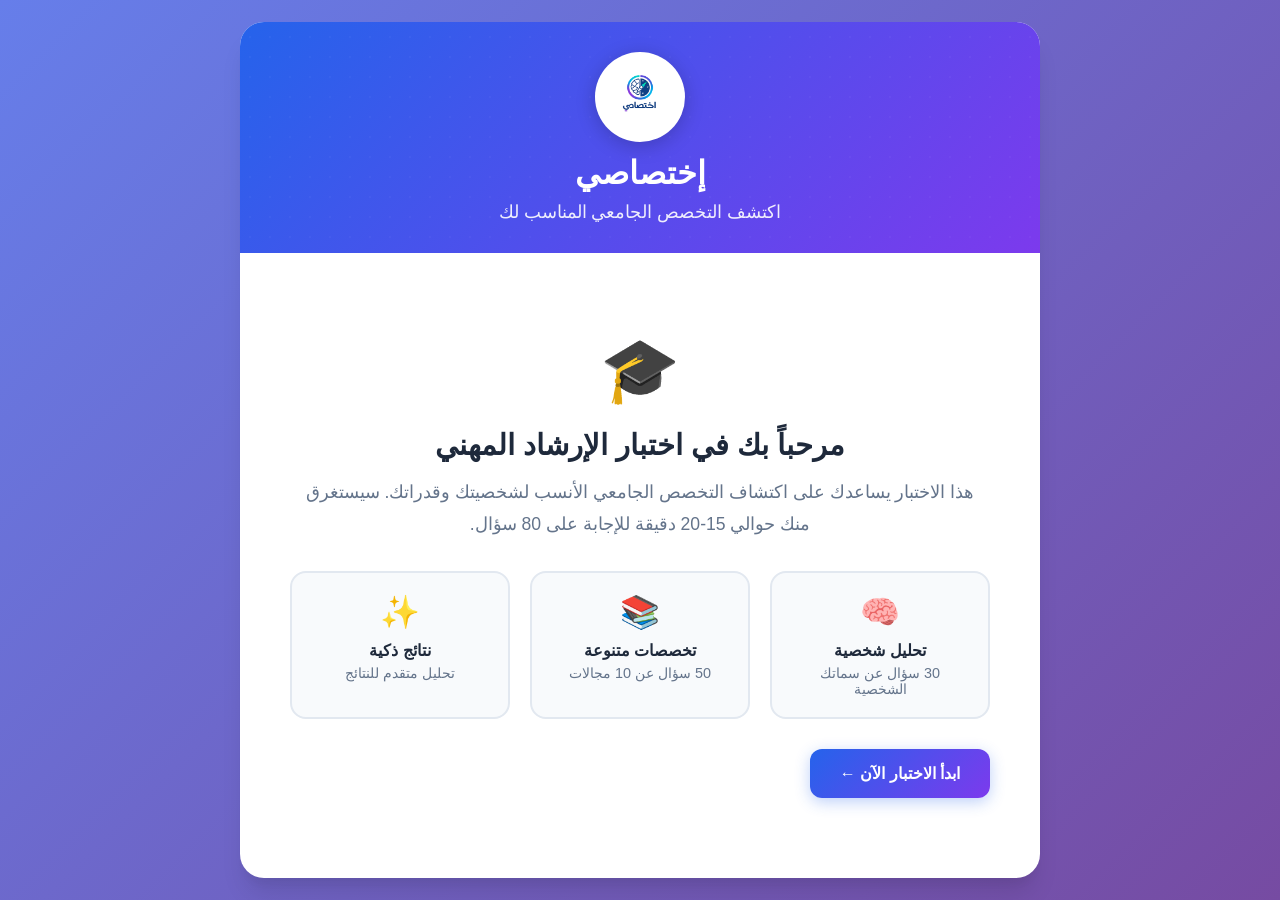
==== index.html @ b01be1df "Add files via upload" ====
<!DOCTYPE html>
<html lang="ar" dir="rtl">

<head>
    <meta charset="UTF-8">
    <meta name="viewport" content="width=device-width, initial-scale=1.0">
    <title>إختصاصي - اكتشف تخصصك الجامعي</title>

    <!-- Favicon -->
    <link rel="icon" type="image/png" href="logo.png">
    <link rel="apple-touch-icon" href="logo.png">

    <!-- Open Graph - تزيين الرابط عند المشاركة -->
    <meta property="og:title" content="إختصاصي - اكتشف تخصصك الجامعي">
    <meta property="og:description"
        content="اختبار ذكي يحلل شخصيتك ويرشدك إلى التخصص الجامعي الأنسب لك. أجب على 80 سؤالاً واكتشف مستقبلك!">
    <meta property="og:image" content="https://specialist.nichesite.org/logo.png">
    <meta property="og:type" content="website">
    <meta property="og:locale" content="ar_AR">

    <!-- Twitter Card -->
    <meta name="twitter:card" content="summary_large_image">
    <meta name="twitter:title" content="إختصاصي - اكتشف تخصصك الجامعي">
    <meta name="twitter:description" content="اختبار ذكي يحلل شخصيتك ويرشدك إلى التخصص الجامعي الأنسب لك">
    <meta name="twitter:image" content="logo.png">

    <link rel="stylesheet" href="style.css?v=2">
</head>

<body>
    <div class="container">
        <!-- Header -->
        <div class="header">
            <img src="logo.png" alt="إختصاصي" class="site-logo">
            <h1>إختصاصي</h1>
            <p>اكتشف التخصص الجامعي المناسب لك</p>
        </div>

        <!-- Progress Bar -->
        <div class="progress-container" id="progressContainer" style="display: none;">
            <div class="progress-info">
                <span id="progressText">السؤال 1 من 80</span>
                <span id="progressPercent">1%</span>
            </div>
            <div class="progress-bar">
                <div class="progress-fill" id="progressFill" style="width: 1%"></div>
            </div>
        </div>

        <!-- Content Area -->
        <div class="content">
            <!-- Error Message -->
            <div class="error-message" id="errorMessage"></div>

            <!-- Welcome Screen -->
            <div class="welcome-screen" id="welcomeScreen">
                <div class="welcome-icon">🎓</div>
                <h2>مرحباً بك في اختبار الإرشاد المهني</h2>
                <p>هذا الاختبار يساعدك على اكتشاف التخصص الجامعي الأنسب لشخصيتك وقدراتك. سيستغرق منك حوالي 15-20 دقيقة
                    للإجابة على 80 سؤال.</p>

                <div class="features">
                    <div class="feature">
                        <div class="feature-icon">🧠</div>
                        <div class="feature-title">تحليل شخصية</div>
                        <div class="feature-desc">30 سؤال عن سماتك الشخصية</div>
                    </div>
                    <div class="feature">
                        <div class="feature-icon">📚</div>
                        <div class="feature-title">تخصصات متنوعة</div>
                        <div class="feature-desc">50 سؤال عن 10 مجالات</div>
                    </div>
                    <div class="feature">
                        <div class="feature-icon">✨</div>
                        <div class="feature-title">نتائج ذكية</div>
                        <div class="feature-desc">تحليل متقدم للنتائج</div>
                    </div>
                </div>

                <button class="btn btn-primary" onclick="showUserForm()" style="margin-top: 20px;">
                    ابدأ الاختبار الآن ←
                </button>
            </div>

            <!-- User Form -->
            <div id="userForm" style="display: none;">
                <h2 style="margin-bottom: 25px; text-align: center;">📝 أدخل بياناتك</h2>

                <div class="form-group">
                    <label for="fullName">الاسم الكامل *</label>
                    <input type="text" id="fullName" placeholder="أدخل اسمك الكامل" required>
                </div>

                <div class="form-group">
                    <label for="phoneOrId">رقم الهاتف أو رقم الهوية *</label>
                    <input type="text" id="phoneOrId" placeholder="مثال: 0501234567 أو رقم الهوية" required>
                </div>

                <div class="form-group">
                    <label for="age">العمر *</label>
                    <input type="number" id="age" placeholder="مثال: 18" min="15" max="100" required>
                </div>

                <div class="btn-container">
                    <button class="btn btn-secondary" onclick="showWelcome()">→ السابق</button>
                    <button class="btn btn-primary" onclick="startQuiz()">بدء الاختبار ←</button>
                </div>
            </div>

            <!-- Quiz Container -->
            <div id="quizContainer" style="display: none;">
                <div id="questionContainer" class="question-container active"></div>

                <div class="btn-container">
                    <button class="btn btn-secondary" id="prevBtn" onclick="previousQuestion()" disabled>→
                        السابق</button>
                    <button class="btn btn-primary" id="nextBtn" onclick="nextQuestion()" disabled>التالي ←</button>
                </div>
            </div>

            <!-- Loading -->
            <div class="loading" id="loading">
                <div class="spinner"></div>
                <p>جاري تحليل النتائج...</p>
            </div>

            <!-- Results -->
            <div class="results-container" id="resultsContainer">
                <div class="results-header">
                    <h2>🎉 نتائج اختبارك المهني</h2>
                </div>

                <div class="user-info-display">
                    <h3 id="resultUserName"></h3>
                    <p id="resultUserInfo"></p>
                </div>

                <h3 style="margin-bottom: 20px; text-align: center;">أفضل 3 تخصصات موصى بها لك:</h3>

                <div class="top-specialties" id="topSpecialties"></div>

                <div class="chart-container">
                    <div class="chart-title">📊 توزيع النقاط حسب المجال</div>
                    <div class="bar-chart" id="barChart"></div>
                </div>

                <!-- Payment Section -->
                <div class="payment-section">
                    <div class="payment-box">
                        <h3>💳 للحصول على التقرير الكامل والنتائج التفصيلية</h3>
                        <p class="payment-description">يرجى التواصل معنا عبر أحد الخيارات التالية</p>

                        <div class="payment-buttons">
                            <a href="https://wa.me/967779175085" target="_blank" class="btn btn-whatsapp">
                                💬 التواصل عبر WhatsApp
                            </a>
                        </div>
                    </div>
                </div>

            </div>
        </div>
    </div>

    <!-- WhatsApp Modal -->
    <div class="modal" id="whatsappModal">
        <div class="modal-content">
            <div class="modal-header">
                <h2>📱 للحصول على النتيجة الكاملة</h2>
            </div>
            <div class="modal-body">
                <p class="modal-message">تم استلام طلبك ✅<br>تواصل معنا عبر WhatsApp لاستلام نتيجتك الكاملة بعد التحقق
                </p>
            </div>
            <div class="modal-footer">
                <a href="" id="whatsappLink" target="_blank" class="btn btn-whatsapp btn-large">
                    💬 تواصل عبر WhatsApp
                </a>
            </div>
        </div>
    </div>

    <script src="questions.js?v=2"></script>
    <script src="script.js?v=2"></script>
</body>

</html>
---- style.css ----
* {
            margin: 0;
            padding: 0;
            box-sizing: border-box;
        }

        :root {
            --primary-color: #2563eb;
            --primary-dark: #1d4ed8;
            --secondary-color: #7c3aed;
            --accent-color: #06b6d4;
            --success-color: #10b981;
            --warning-color: #f59e0b;
            --bg-color: #f8fafc;
            --card-bg: #ffffff;
            --text-primary: #1e293b;
            --text-secondary: #64748b;
            --border-color: #e2e8f0;
            --shadow: 0 4px 6px -1px rgba(0, 0, 0, 0.1), 0 2px 4px -1px rgba(0, 0, 0, 0.06);
            --shadow-lg: 0 20px 25px -5px rgba(0, 0, 0, 0.1), 0 10px 10px -5px rgba(0, 0, 0, 0.04);
        }

        body {
            font-family: 'Segoe UI', 'Tahoma', 'Geneva', 'Verdana', sans-serif;
            background: linear-gradient(135deg, #667eea 0%, #764ba2 100%);
            min-height: 100vh;
            display: flex;
            justify-content: center;
            align-items: center;
            padding: 20px;
            color: var(--text-primary);
        }

        .container {
            width: 100%;
            max-width: 800px;
            background: var(--card-bg);
            border-radius: 24px;
            box-shadow: var(--shadow-lg);
            overflow: hidden;
            position: relative;
            min-height: 600px;
        }

        /* Header Styles */
        .header {
            background: linear-gradient(135deg, var(--primary-color) 0%, var(--secondary-color) 100%);
            color: white;
            padding: 30px;
            text-align: center;
            position: relative;
            overflow: hidden;
        }

        .header::before {
            content: '';
            position: absolute;
            top: -50%;
            left: -50%;
            width: 200%;
            height: 200%;
            background: radial-gradient(circle, rgba(255, 255, 255, 0.1) 1px, transparent 1px);
            background-size: 20px 20px;
            opacity: 0.3;
        }

        .header h1 {
            font-size: 2rem;
            margin-bottom: 10px;
            position: relative;
            z-index: 1;
        }

        .header p {
            opacity: 0.9;
            font-size: 1.1rem;
            position: relative;
            z-index: 1;
        }

        /* Logo in Header */
        .site-logo {
            width: 90px;
            height: 90px;
            object-fit: contain;
            border-radius: 50%;
            background: white;
            padding: 8px;
            box-shadow: 0 4px 20px rgba(0, 0, 0, 0.2);
            margin-bottom: 12px;
            display: block;
            margin-left: auto;
            margin-right: auto;
            position: relative;
            z-index: 1;
            animation: logoBounce 0.6s ease;
        }

        @keyframes logoBounce {
            0% {
                transform: scale(0.5);
                opacity: 0;
            }

            70% {
                transform: scale(1.1);
            }

            100% {
                transform: scale(1);
                opacity: 1;
            }
        }

        /* Progress Bar */
        .progress-container {
            background: var(--bg-color);
            padding: 20px 30px;
            border-bottom: 1px solid var(--border-color);
        }

        .progress-info {
            display: flex;
            justify-content: space-between;
            margin-bottom: 10px;
            font-size: 0.9rem;
            color: var(--text-secondary);
        }

        .progress-bar {
            width: 100%;
            height: 8px;
            background: var(--border-color);
            border-radius: 10px;
            overflow: hidden;
            position: relative;
        }

        .progress-fill {
            height: 100%;
            background: linear-gradient(90deg, var(--primary-color), var(--accent-color));
            border-radius: 10px;
            transition: width 0.5s ease;
            position: relative;
        }

        .progress-fill::after {
            content: '';
            position: absolute;
            top: 0;
            left: 0;
            right: 0;
            bottom: 0;
            background: linear-gradient(90deg, transparent, rgba(255, 255, 255, 0.3), transparent);
            animation: shimmer 2s infinite;
        }

        @keyframes shimmer {
            0% {
                transform: translateX(-100%);
            }

            100% {
                transform: translateX(100%);
            }
        }

        /* Content Area */
        .content {
            padding: 40px 30px;
            min-height: 400px;
        }

        /* Form Styles */
        .form-group {
            margin-bottom: 25px;
        }

        .form-group label {
            display: block;
            margin-bottom: 8px;
            font-weight: 600;
            color: var(--text-primary);
            font-size: 1rem;
        }

        .form-group input {
            width: 100%;
            padding: 15px;
            border: 2px solid var(--border-color);
            border-radius: 12px;
            font-size: 1rem;
            transition: all 0.3s ease;
            font-family: inherit;
        }

        .form-group input:focus {
            outline: none;
            border-color: var(--primary-color);
            box-shadow: 0 0 0 3px rgba(37, 99, 235, 0.1);
        }

        .form-group input::placeholder {
            color: var(--text-secondary);
        }

        /* Question Styles */
        .question-container {
            display: none;
            animation: fadeIn 0.5s ease;
        }

        .question-container.active {
            display: block;
        }

        @keyframes fadeIn {
            from {
                opacity: 0;
                transform: translateY(20px);
            }

            to {
                opacity: 1;
                transform: translateY(0);
            }
        }

        .question-number {
            display: inline-block;
            background: linear-gradient(135deg, var(--primary-color), var(--secondary-color));
            color: white;
            padding: 5px 15px;
            border-radius: 20px;
            font-size: 0.9rem;
            margin-bottom: 20px;
            font-weight: 600;
        }

        .question-text {
            font-size: 1.3rem;
            font-weight: 700;
            color: var(--text-primary);
            margin-bottom: 30px;
            line-height: 1.6;
        }

        .options {
            display: flex;
            flex-direction: column;
            gap: 15px;
        }

        .option {
            background: var(--bg-color);
            border: 2px solid var(--border-color);
            border-radius: 16px;
            padding: 20px;
            cursor: pointer;
            transition: all 0.3s ease;
            display: flex;
            align-items: center;
            gap: 15px;
            position: relative;
            overflow: hidden;
        }

        .option::before {
            content: '';
            position: absolute;
            right: 0;
            top: 0;
            bottom: 0;
            width: 4px;
            background: var(--primary-color);
            transform: scaleY(0);
            transition: transform 0.3s ease;
        }

        .option:hover {
            border-color: var(--primary-color);
            transform: translateX(-5px);
            box-shadow: var(--shadow);
        }

        .option.selected {
            background: linear-gradient(135deg, #eff6ff 0%, #eef2ff 100%);
            border-color: var(--primary-color);
            color: var(--primary-color);
        }

        .option.selected::before {
            transform: scaleY(1);
        }

        .option-letter {
            width: 40px;
            height: 40px;
            background: white;
            border: 2px solid var(--border-color);
            border-radius: 50%;
            display: flex;
            align-items: center;
            justify-content: center;
            font-weight: 700;
            color: var(--text-secondary);
            transition: all 0.3s ease;
            flex-shrink: 0;
        }

        .option.selected .option-letter {
            background: var(--primary-color);
            border-color: var(--primary-color);
            color: white;
        }

        .option-text {
            font-size: 1.1rem;
            font-weight: 500;
        }

        /* Buttons */
        .btn-container {
            display: flex;
            gap: 15px;
            margin-top: 30px;
            justify-content: space-between;
        }

        .btn {
            padding: 15px 30px;
            border: none;
            border-radius: 12px;
            font-size: 1rem;
            font-weight: 600;
            cursor: pointer;
            transition: all 0.3s ease;
            font-family: inherit;
            display: flex;
            align-items: center;
            gap: 8px;
        }

        .btn-primary {
            background: linear-gradient(135deg, var(--primary-color) 0%, var(--secondary-color) 100%);
            color: white;
            box-shadow: 0 4px 15px rgba(37, 99, 235, 0.3);
        }

        .btn-primary:hover {
            transform: translateY(-2px);
            box-shadow: 0 6px 20px rgba(37, 99, 235, 0.4);
        }

        .btn-primary:disabled {
            opacity: 0.6;
            cursor: not-allowed;
            transform: none;
        }

        .btn-secondary {
            background: var(--bg-color);
            color: var(--text-primary);
            border: 2px solid var(--border-color);
        }

        .btn-secondary:hover {
            background: var(--border-color);
        }

        .btn-secondary:disabled {
            opacity: 0.5;
            cursor: not-allowed;
        }

        /* Results Page */
        .results-container {
            display: none;
            animation: fadeIn 0.5s ease;
        }

        .results-header {
            text-align: center;
            margin-bottom: 30px;
        }

        .results-header h2 {
            font-size: 1.8rem;
            color: var(--text-primary);
            margin-bottom: 10px;
        }

        .user-info-display {
            background: linear-gradient(135deg, #f0fdf4 0%, #ecfdf5 100%);
            border: 2px solid var(--success-color);
            border-radius: 16px;
            padding: 20px;
            margin-bottom: 30px;
            text-align: center;
        }

        .user-info-display h3 {
            color: var(--success-color);
            margin-bottom: 10px;
        }

        .top-specialties {
            display: grid;
            gap: 20px;
            margin-bottom: 30px;
        }

        .specialty-card {
            background: white;
            border-radius: 20px;
            padding: 25px;
            box-shadow: var(--shadow);
            border: 2px solid transparent;
            transition: all 0.3s ease;
            position: relative;
            overflow: hidden;
        }

        .specialty-card:hover {
            transform: translateY(-5px);
            box-shadow: var(--shadow-lg);
        }

        .specialty-card.rank-1 {
            border-color: #ffd700;
            background: linear-gradient(135deg, #fffbeb 0%, #ffffff 100%);
        }

        .specialty-card.rank-1::before {
            content: '🥇';
            position: absolute;
            top: 15px;
            left: 15px;
            font-size: 2rem;
        }

        .specialty-card.rank-2 {
            border-color: #c0c0c0;
            background: linear-gradient(135deg, #f8fafc 0%, #ffffff 100%);
        }

        .specialty-card.rank-2::before {
            content: '🥈';
            position: absolute;
            top: 15px;
            left: 15px;
            font-size: 2rem;
        }

        .specialty-card.rank-3 {
            border-color: #cd7f32;
            background: linear-gradient(135deg, #fff7ed 0%, #ffffff 100%);
        }

        .specialty-card.rank-3::before {
            content: '🥉';
            position: absolute;
            top: 15px;
            left: 15px;
            font-size: 2rem;
        }

        .specialty-title {
            font-size: 1.4rem;
            font-weight: 700;
            color: var(--text-primary);
            margin-bottom: 10px;
            margin-right: 40px;
        }

        .specialty-score {
            display: inline-block;
            background: var(--primary-color);
            color: white;
            padding: 5px 15px;
            border-radius: 20px;
            font-size: 0.9rem;
            font-weight: 600;
            margin-bottom: 15px;
        }

        .specialty-description {
            color: var(--text-secondary);
            line-height: 1.8;
            font-size: 1rem;
        }

        .chart-container {
            background: var(--bg-color);
            border-radius: 16px;
            padding: 25px;
            margin-top: 30px;
        }

        .chart-title {
            text-align: center;
            font-weight: 700;
            margin-bottom: 20px;
            color: var(--text-primary);
        }

        .bar-chart {
            display: flex;
            flex-direction: column;
            gap: 15px;
        }

        .chart-item {
            display: flex;
            align-items: center;
            gap: 15px;
        }

        .chart-label {
            min-width: 120px;
            font-weight: 600;
            font-size: 0.9rem;
        }

        .chart-bar-container {
            flex: 1;
            height: 30px;
            background: var(--border-color);
            border-radius: 15px;
            overflow: hidden;
            position: relative;
        }

        .chart-bar {
            height: 100%;
            border-radius: 15px;
            transition: width 1s ease;
            display: flex;
            align-items: center;
            justify-content: flex-end;
            padding-right: 10px;
            color: white;
            font-weight: 600;
            font-size: 0.9rem;
        }

        .restart-btn {
            width: 100%;
            margin-top: 30px;
            justify-content: center;
        }

        /* Welcome Screen */
        .welcome-screen {
            text-align: center;
            padding: 40px 20px;
        }

        .welcome-icon {
            font-size: 4rem;
            margin-bottom: 20px;
        }

        .welcome-screen h2 {
            font-size: 1.8rem;
            color: var(--text-primary);
            margin-bottom: 15px;
        }

        .welcome-screen p {
            color: var(--text-secondary);
            font-size: 1.1rem;
            line-height: 1.8;
            margin-bottom: 30px;
        }

        .features {
            display: grid;
            grid-template-columns: repeat(auto-fit, minmax(200px, 1fr));
            gap: 20px;
            margin: 30px 0;
        }

        .feature {
            background: var(--bg-color);
            padding: 20px;
            border-radius: 16px;
            border: 2px solid var(--border-color);
        }

        .feature-icon {
            font-size: 2rem;
            margin-bottom: 10px;
        }

        .feature-title {
            font-weight: 700;
            margin-bottom: 5px;
        }

        .feature-desc {
            font-size: 0.9rem;
            color: var(--text-secondary);
        }

        /* Responsive */
        @media (max-width: 600px) {
            .container {
                border-radius: 0;
                min-height: 100vh;
            }

            body {
                padding: 0;
            }

            .header h1 {
                font-size: 1.5rem;
            }

            .content {
                padding: 20px;
            }

            .question-text {
                font-size: 1.1rem;
            }

            .option {
                padding: 15px;
            }

            .btn-container {
                flex-direction: column;
            }

            .btn {
                width: 100%;
                justify-content: center;
            }

            .chart-label {
                min-width: 80px;
                font-size: 0.8rem;
            }
        }

        /* Error Message */
        .error-message {
            background: #fee2e2;
            color: #dc2626;
            padding: 12px;
            border-radius: 8px;
            margin-bottom: 20px;
            display: none;
            border-right: 4px solid #dc2626;
        }

        .error-message.show {
            display: block;
            animation: shake 0.5s ease;
        }

        @keyframes shake {

            0%,
            100% {
                transform: translateX(0);
            }

            25% {
                transform: translateX(-10px);
            }

            75% {
                transform: translateX(10px);
            }
        }

        /* Loading Animation */
        .loading {
            display: none;
            text-align: center;
            padding: 40px;
        }

        .loading.show {
            display: block;
        }

        .spinner {
            width: 50px;
            height: 50px;
            border: 4px solid var(--border-color);
            border-top-color: var(--primary-color);
            border-radius: 50%;
            animation: spin 1s linear infinite;
            margin: 0 auto 20px;
        }

        @keyframes spin {
            to {
                transform: rotate(360deg);
            }
        }

        /* Payment Section */
        .payment-section {
            margin-top: 40px;
            border-top: 2px solid var(--border-color);
            padding-top: 30px;
        }

        .payment-box {
            background: linear-gradient(135deg, #f0fdf4 0%, #ecfdf5 100%);
            border: 2px solid var(--success-color);
            border-radius: 16px;
            padding: 30px;
            text-align: center;
        }

        .payment-box h3 {
            color: var(--text-primary);
            font-size: 1.3rem;
            margin-bottom: 10px;
        }

        .payment-description {
            color: var(--text-secondary);
            font-size: 1rem;
            margin-bottom: 25px;
        }

        .payment-buttons {
            display: flex;
            flex-direction: column;
            gap: 15px;
        }

        .btn-telegram {
            background: linear-gradient(135deg, #0088cc 0%, #0077b5 100%);
            color: white;
            text-decoration: none;
            padding: 15px 30px;
            border-radius: 12px;
            font-weight: 600;
            font-size: 1rem;
            display: flex;
            align-items: center;
            justify-content: center;
            gap: 10px;
            transition: all 0.3s ease;
            box-shadow: 0 4px 15px rgba(0, 136, 204, 0.3);
        }

        .btn-telegram:hover {
            transform: translateY(-2px);
            box-shadow: 0 6px 20px rgba(0, 136, 204, 0.4);
        }

        .btn-whatsapp {
            background: linear-gradient(135deg, #25d366 0%, #1fb954 100%);
            color: white;
            text-decoration: none;
            padding: 15px 30px;
            border-radius: 12px;
            font-weight: 600;
            font-size: 1rem;
            display: flex;
            align-items: center;
            justify-content: center;
            gap: 10px;
            transition: all 0.3s ease;
            box-shadow: 0 4px 15px rgba(37, 211, 102, 0.3);
        }

        .btn-whatsapp:hover {
            transform: translateY(-2px);
            box-shadow: 0 6px 20px rgba(37, 211, 102, 0.4);
        }

        /* Modal Styles */
        .modal {
            display: none;
            position: fixed;
            z-index: 1000;
            left: 0;
            top: 0;
            width: 100%;
            height: 100%;
            background-color: rgba(0, 0, 0, 0.5);
            animation: fadeIn 0.3s ease;
        }

        .modal.show {
            display: flex;
            align-items: center;
            justify-content: center;
        }

        .modal-content {
            background-color: white;
            border-radius: 16px;
            box-shadow: 0 10px 40px rgba(0, 0, 0, 0.2);
            max-width: 500px;
            width: 90%;
            overflow: hidden;
            animation: slideUp 0.3s ease;
        }

        .modal-header {
            background: linear-gradient(135deg, #25d366 0%, #1fb954 100%);
            color: white;
            padding: 25px;
            text-align: center;
        }

        .modal-header h2 {
            margin: 0;
            font-size: 1.5rem;
            font-weight: 600;
        }

        .modal-body {
            padding: 30px;
            text-align: center;
        }

        .modal-message {
            font-size: 1.1rem;
            color: var(--text-primary);
            margin-bottom: 20px;
            font-weight: 500;
        }

        /* Result Page Specifics */
        .full-result {
            animation: fadeIn 0.5s ease;
        }

        .section-title {
            color: var(--primary-colored-text, #1e293b);
        }

        .unpaid-message {
            text-align: center;
            padding: 40px 20px;
            background: #fff0f2;
            border: 2px solid #ffccd5;
            border-radius: 16px;
            margin: 20px auto;
            max-width: 500px;
            animation: fadeIn 0.5s ease;
        }

        .unpaid-icon {
            font-size: 4rem;
            margin-bottom: 20px;
        }

        .unpaid-message h2 {
            color: #e63946;
            margin-bottom: 15px;
        }

        .unpaid-message p {
            color: var(--text-secondary);
            font-size: 1.1rem;
            line-height: 1.6;
            margin-bottom: 25px;
        }

        .contact-buttons {
            display: flex;
            justify-content: center;
            gap: 15px;
        }

        .order-info {
            background-color: #f0fdf4;
            border: 2px solid #25d366;
            border-radius: 10px;
            padding: 15px;
            margin-bottom: 20px;
        }

        .order-info p {
            margin: 0;
            font-size: 1rem;
            color: var(--text-primary);
        }

        .order-info strong {
            color: #1fb954;
        }

        .order-info span {
            background-color: white;
            padding: 2px 8px;
            border-radius: 6px;
            font-family: monospace;
            font-weight: 600;
            color: #1fb954;
        }

        .modal-footer {
            padding: 25px;
            background-color: #f9fafb;
            border-top: 1px solid #e5e7eb;
        }

        .btn-large {
            width: 100%;
            padding: 15px 30px;
            font-size: 1.1rem;
        }

        @keyframes fadeIn {
            from {
                opacity: 0;
            }

            to {
                opacity: 1;
            }
        }

        @keyframes slideUp {
            from {
                transform: translateY(30px);
                opacity: 0;
            }

            to {
                transform: translateY(0);
                opacity: 1;
            }
        }

        @media (max-width: 600px) {
            .payment-box {
                padding: 20px;
            }

            .payment-box h3 {
                font-size: 1.1rem;
            }

            .btn-telegram,
            .btn-whatsapp {
                padding: 12px 20px;
                font-size: 0.95rem;
            }

            .modal-content {
                width: 95%;
            }

            .modal-header h2 {
                font-size: 1.2rem;
            }

            .modal-body {
                padding: 20px;
            }

            .btn-large {
                padding: 12px 20px;
                font-size: 1rem;
            }
        }
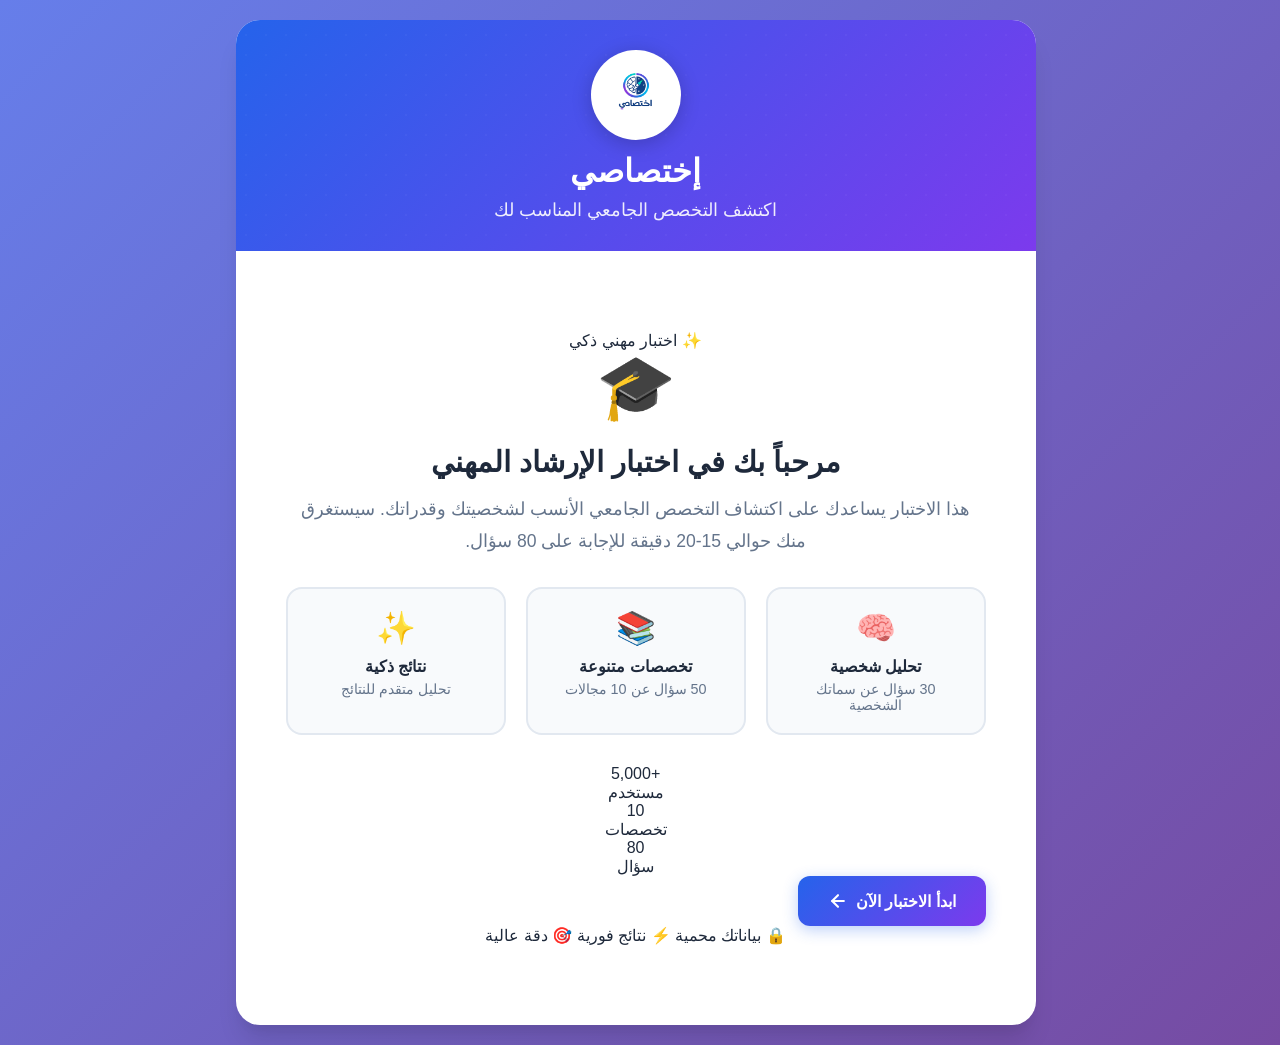
==== commit dec45779: "001" ====
--- a/index.html
+++ b/index.html
@@ -10,10 +10,15 @@
     <link rel="icon" type="image/png" href="logo.png">
     <link rel="apple-touch-icon" href="logo.png">
 
-    <!-- Open Graph - تزيين الرابط عند المشاركة -->
+    <!-- Google Fonts -->
+    <link rel="preconnect" href="https://fonts.googleapis.com">
+    <link rel="preconnect" href="https://fonts.gstatic.com" crossorigin>
+    <link href="https://fonts.googleapis.com/css2?family=Tajawal:wght@400;500;700;800;900&display=swap" rel="stylesheet">
+
+    <!-- Open Graph -->
     <meta property="og:title" content="إختصاصي - اكتشف تخصصك الجامعي">
     <meta property="og:description"
-        content="اختبار ذكي يحلل شخصيتك ويرشدك إلى التخصص الجامعي الأنسب لك. أجب على 80 سؤالاً واكتشف مستقبلك!">
+        content="اختبار ذكي يحلل شخصيتك ويرشدك إلى التخصص الجامعي الأنسب لك. أجب على 80 سؤالاً واكتشف مسارك المناسب!">
     <meta property="og:image" content="https://specialist.nichesite.org/logo.png">
     <meta property="og:type" content="website">
     <meta property="og:locale" content="ar_AR">
@@ -24,16 +29,20 @@
     <meta name="twitter:description" content="اختبار ذكي يحلل شخصيتك ويرشدك إلى التخصص الجامعي الأنسب لك">
     <meta name="twitter:image" content="logo.png">
 
-    <link rel="stylesheet" href="style.css?v=2">
+    <link rel="stylesheet" href="style.css?v=4">
 </head>
 
 <body>
+    <!-- Animated Background Particles -->
+    <div class="particles" id="particles"></div>
+
     <div class="container">
         <!-- Header -->
         <div class="header">
+            <div class="header-glow"></div>
             <img src="logo.png" alt="إختصاصي" class="site-logo">
             <h1>إختصاصي</h1>
-            <p>اكتشف التخصص الجامعي المناسب لك</p>
+            <p class="header-subtitle">اكتشف التخصص الجامعي المناسب لك</p>
         </div>
 
         <!-- Progress Bar -->
@@ -54,37 +63,79 @@
 
             <!-- Welcome Screen -->
             <div class="welcome-screen" id="welcomeScreen">
+                <div class="welcome-badge">✨ اختبار مهني ذكي</div>
                 <div class="welcome-icon">🎓</div>
                 <h2>مرحباً بك في اختبار الإرشاد المهني</h2>
-                <p>هذا الاختبار يساعدك على اكتشاف التخصص الجامعي الأنسب لشخصيتك وقدراتك. سيستغرق منك حوالي 15-20 دقيقة
-                    للإجابة على 80 سؤال.</p>
+                <p class="welcome-desc">
+                    هذا الاختبار يساعدك على اكتشاف التخصص الجامعي الأنسب لشخصيتك وقدراتك.
+                    سيستغرق منك حوالي 15-20 دقيقة للإجابة على 80 سؤال.
+                </p>
 
                 <div class="features">
                     <div class="feature">
-                        <div class="feature-icon">🧠</div>
+                        <div class="feature-icon-wrapper">
+                            <div class="feature-icon">🧠</div>
+                        </div>
                         <div class="feature-title">تحليل شخصية</div>
                         <div class="feature-desc">30 سؤال عن سماتك الشخصية</div>
                     </div>
                     <div class="feature">
-                        <div class="feature-icon">📚</div>
+                        <div class="feature-icon-wrapper">
+                            <div class="feature-icon">📚</div>
+                        </div>
                         <div class="feature-title">تخصصات متنوعة</div>
                         <div class="feature-desc">50 سؤال عن 10 مجالات</div>
                     </div>
                     <div class="feature">
-                        <div class="feature-icon">✨</div>
+                        <div class="feature-icon-wrapper">
+                            <div class="feature-icon">✨</div>
+                        </div>
                         <div class="feature-title">نتائج ذكية</div>
                         <div class="feature-desc">تحليل متقدم للنتائج</div>
                     </div>
                 </div>
 
-                <button class="btn btn-primary" onclick="showUserForm()" style="margin-top: 20px;">
-                    ابدأ الاختبار الآن ←
+                <!-- Stats Section -->
+                <div class="stats-section">
+                    <div class="stat-item">
+                        <div class="stat-number" data-target="5000">+5,000</div>
+                        <div class="stat-label">مستخدم</div>
+                    </div>
+                    <div class="stat-divider"></div>
+                    <div class="stat-item">
+                        <div class="stat-number">10</div>
+                        <div class="stat-label">تخصصات</div>
+                    </div>
+                    <div class="stat-divider"></div>
+                    <div class="stat-item">
+                        <div class="stat-number">80</div>
+                        <div class="stat-label">سؤال</div>
+                    </div>
+                </div>
+
+                <button class="btn btn-primary btn-start" onclick="showUserForm()">
+                    <span>ابدأ الاختبار الآن</span>
+                    <svg width="20" height="20" viewBox="0 0 24 24" fill="none" stroke="currentColor" stroke-width="2.5"
+                        stroke-linecap="round" stroke-linejoin="round">
+                        <line x1="19" y1="12" x2="5" y2="12"></line>
+                        <polyline points="12 5 5 12 12 19"></polyline>
+                    </svg>
                 </button>
+
+                <div class="trust-badges">
+                    <span>🔒 بياناتك محمية</span>
+                    <span>⚡ نتائج فورية</span>
+                    <span>🎯 دقة عالية</span>
+                </div>
             </div>
 
             <!-- User Form -->
             <div id="userForm" style="display: none;">
-                <h2 style="margin-bottom: 25px; text-align: center;">📝 أدخل بياناتك</h2>
+                <div class="form-header">
+                    <div class="form-icon">📝</div>
+                    <h2>أدخل بياناتك</h2>
+                    <p class="form-subtitle">نحتاج بعض المعلومات الأساسية قبل بدء الاختبار</p>
+                </div>
 
                 <div class="form-group">
                     <label for="fullName">الاسم الكامل *</label>
@@ -112,22 +163,29 @@
                 <div id="questionContainer" class="question-container active"></div>
 
                 <div class="btn-container">
-                    <button class="btn btn-secondary" id="prevBtn" onclick="previousQuestion()" disabled>→
-                        السابق</button>
+                    <button class="btn btn-secondary" id="prevBtn" onclick="previousQuestion()" disabled>→ السابق</button>
                     <button class="btn btn-primary" id="nextBtn" onclick="nextQuestion()" disabled>التالي ←</button>
                 </div>
             </div>
 
             <!-- Loading -->
-            <div class="loading" id="loading">
-                <div class="spinner"></div>
-                <p>جاري تحليل النتائج...</p>
+            <div class="loading" id="loading" style="display: none;">
+                <div class="loading-content">
+                    <div class="spinner"></div>
+                    <p id="loadingText">🤖 يقوم الذكاء الاصطناعي بتحليل إجاباتك...</p>
+                    <p id="loadingStep" style="margin-top: 10px; font-size: 14px; opacity: 0.85;">
+                        تحليل نمط الشخصية...
+                    </p>
+                    <div class="loading-bar">
+                        <div class="loading-bar-fill"></div>
+                    </div>
+                </div>
             </div>
 
             <!-- Results -->
-            <div class="results-container" id="resultsContainer">
+            <div class="results-container" id="resultsContainer" style="display: none;">
                 <div class="results-header">
-                    <h2>🎉 نتائج اختبارك المهني</h2>
+                    <h2>🎯 ملخص نتيجتك</h2>
                 </div>
 
                 <div class="user-info-display">
@@ -135,7 +193,17 @@
                     <p id="resultUserInfo"></p>
                 </div>
 
-                <h3 style="margin-bottom: 20px; text-align: center;">أفضل 3 تخصصات موصى بها لك:</h3>
+                <div class="result-summary-box">
+                    <p style="margin: 0; font-weight: 700; font-size: 18px;">
+                        تم تحليل 80 إجابة بنجاح
+                    </p>
+                    <p style="margin: 10px 0 0; line-height: 1.9;">
+                        بناءً على إجاباتك، ظهر نمط واضح يشير إلى مجموعة من التخصصات المناسبة لك،
+                        لكن هناك تفاصيل مهمة تحتاج تقريرًا كاملًا لعرضها.
+                    </p>
+                </div>
+
+                <h3 style="margin-bottom: 18px; text-align: center;">أفضل 3 تخصصات موصى بها لك:</h3>
 
                 <div class="top-specialties" id="topSpecialties"></div>
 
@@ -144,11 +212,31 @@
                     <div class="bar-chart" id="barChart"></div>
                 </div>
 
+                <div class="result-warning-box">
+                    <p style="margin: 0; font-weight: 700;">
+                        ⚠️ يوجد تخصص قد تفكر فيه… لكنه قد لا يكون الأنسب لك.
+                    </p>
+                    <p style="margin: 10px 0 0; line-height: 1.8;">
+                        التقرير الكامل يوضح لك لماذا، وما المسار الأفضل لك، وكيف تتجنب اختيارًا خاطئًا يضيّع وقتك.
+                    </p>
+                </div>
+
                 <!-- Payment Section -->
                 <div class="payment-section">
                     <div class="payment-box">
-                        <h3>💳 للحصول على التقرير الكامل والنتائج التفصيلية</h3>
-                        <p class="payment-description">يرجى التواصل معنا عبر أحد الخيارات التالية</p>
+                        <h3>🚀 افتح تقريرك الكامل الآن</h3>
+                        <p class="payment-description">
+                            احصل على:
+                            <br>✔ التخصص الأنسب لك بدقة
+                            <br>✔ سبب الاختيار بناءً على شخصيتك
+                            <br>✔ التخصصات التي يجب أن تتجنبها
+                            <br>✔ خطة واضحة لمستقبلك
+                        </p>
+
+                        <div class="payment-benefit">
+                            <p style="margin: 0; font-weight: 700;">💰 قيمة التقرير الكامل: 500 ريال</p>
+                            <p style="margin: 8px 0 0; font-size: 13px; opacity: 0.8;">⏳ يتم التعامل مع عدد محدود يوميًا</p>
+                        </div>
 
                         <div class="payment-buttons">
                             <a href="https://wa.me/967779175085" target="_blank" class="btn btn-whatsapp">
@@ -157,19 +245,22 @@
                         </div>
                     </div>
                 </div>
-
             </div>
         </div>
     </div>
 
     <!-- WhatsApp Modal -->
-    <div class="modal" id="whatsappModal">
+    <div class="modal" id="whatsappModal" style="display: none;">
         <div class="modal-content">
             <div class="modal-header">
-                <h2>📱 للحصول على النتيجة الكاملة</h2>
+                <h2>📱 نتيجتك جاهزة</h2>
             </div>
             <div class="modal-body">
-                <p class="modal-message">تم استلام طلبك ✅<br>تواصل معنا عبر WhatsApp لاستلام نتيجتك الكاملة بعد التحقق
+                <p class="modal-message">
+                    🎯 تم تحليل 80 إجابة بنجاح.<br>
+                    اكتشفنا نمط شخصيتك والتخصصات الأقرب لك.<br><br>
+                    ⚠️ يوجد تخصص شائع قد تفكر فيه… لكنه ليس الخيار الأفضل لك.<br><br>
+                    اضغط بالأسفل لإكمال الاستلام عبر WhatsApp.
                 </p>
             </div>
             <div class="modal-footer">
@@ -180,8 +271,26 @@
         </div>
     </div>
 
-    <script src="questions.js?v=2"></script>
-    <script src="script.js?v=2"></script>
+    <script src="questions.js?v=4"></script>
+    <script src="script.js?v=4"></script>
+
+    <!-- Particles Animation -->
+    <script>
+        (function createParticles() {
+            const container = document.getElementById('particles');
+            if (!container) return;
+            for (let i = 0; i < 30; i++) {
+                const particle = document.createElement('div');
+                particle.className = 'particle';
+                particle.style.left = Math.random() * 100 + '%';
+                particle.style.animationDelay = Math.random() * 20 + 's';
+                particle.style.animationDuration = (15 + Math.random() * 20) + 's';
+                particle.style.width = particle.style.height = (3 + Math.random() * 6) + 'px';
+                particle.style.opacity = (0.1 + Math.random() * 0.3);
+                container.appendChild(particle);
+            }
+        })();
+    </script>
 </body>
 
 </html>
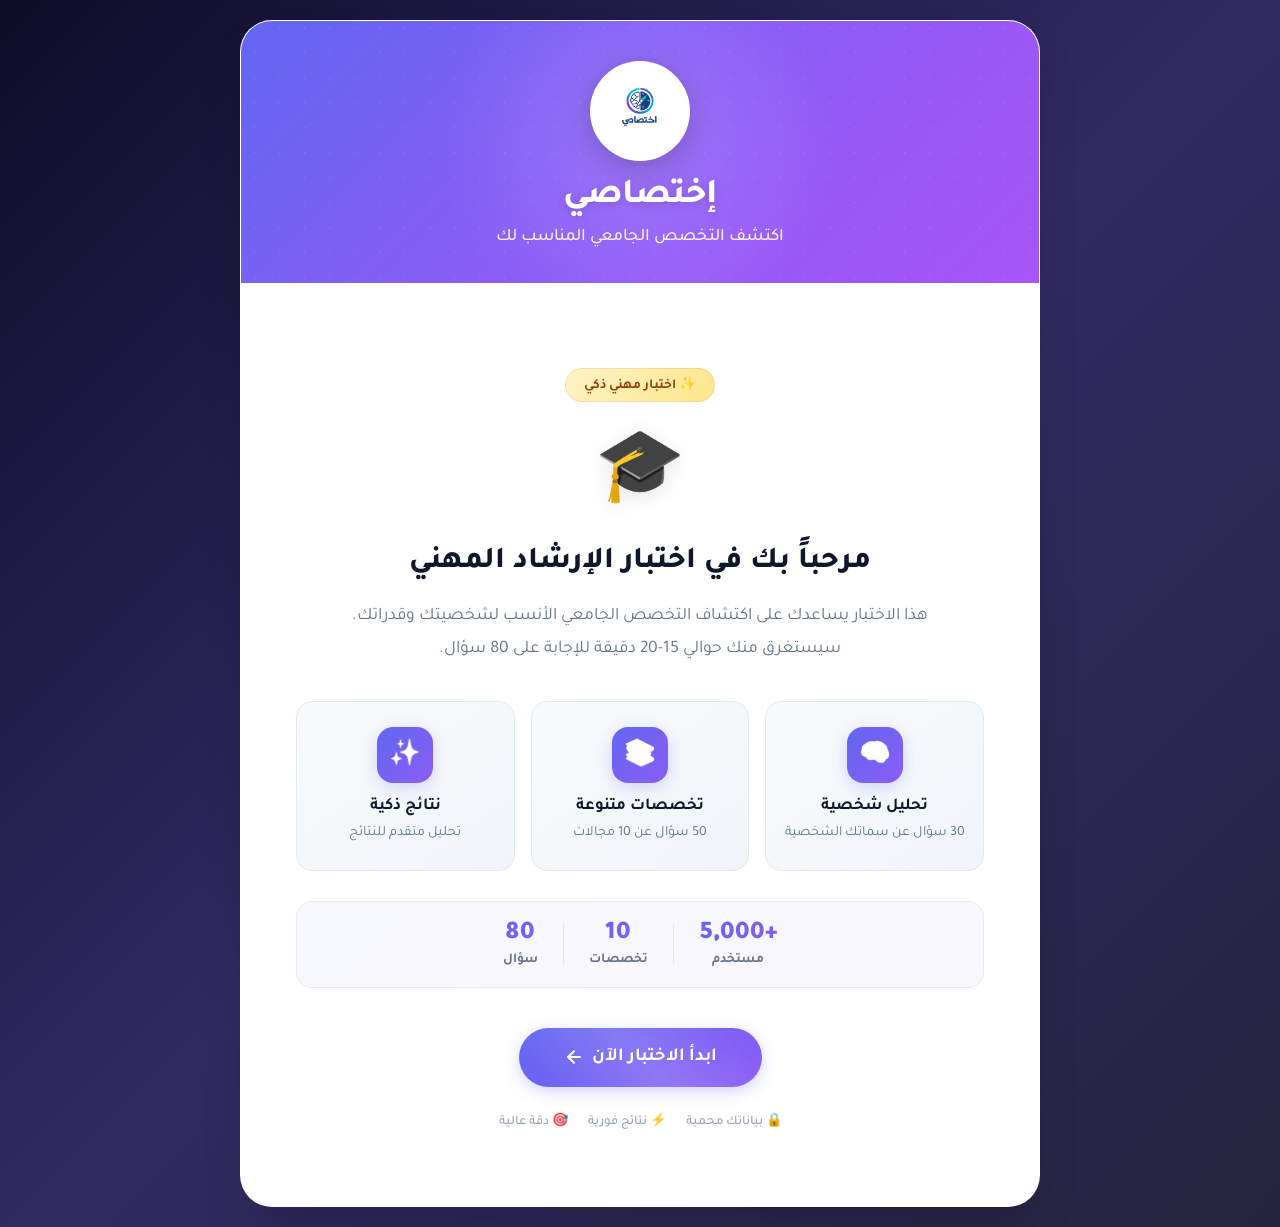
==== commit 03f10796: "002" ====
--- a/index.html
+++ b/index.html
@@ -13,7 +13,8 @@
     <!-- Google Fonts -->
     <link rel="preconnect" href="https://fonts.googleapis.com">
     <link rel="preconnect" href="https://fonts.gstatic.com" crossorigin>
-    <link href="https://fonts.googleapis.com/css2?family=Tajawal:wght@400;500;700;800;900&display=swap" rel="stylesheet">
+    <link href="https://fonts.googleapis.com/css2?family=Tajawal:wght@400;500;700;800;900&display=swap"
+        rel="stylesheet">
 
     <!-- Open Graph -->
     <meta property="og:title" content="إختصاصي - اكتشف تخصصك الجامعي">
@@ -29,7 +30,7 @@
     <meta name="twitter:description" content="اختبار ذكي يحلل شخصيتك ويرشدك إلى التخصص الجامعي الأنسب لك">
     <meta name="twitter:image" content="logo.png">
 
-    <link rel="stylesheet" href="style.css?v=4">
+    <link rel="stylesheet" href="style.css?v=5">
 </head>
 
 <body>
@@ -143,8 +144,8 @@
                 </div>
 
                 <div class="form-group">
-                    <label for="phoneOrId">رقم الهاتف أو رقم الهوية *</label>
-                    <input type="text" id="phoneOrId" placeholder="مثال: 0501234567 أو رقم الهوية" required>
+                    <label for="phoneOrId">رقم الهاتف*</label>
+                    <input type="text" id="phoneOrId" placeholder="مثال: 0501234567" required>
                 </div>
 
                 <div class="form-group">
@@ -163,7 +164,8 @@
                 <div id="questionContainer" class="question-container active"></div>
 
                 <div class="btn-container">
-                    <button class="btn btn-secondary" id="prevBtn" onclick="previousQuestion()" disabled>→ السابق</button>
+                    <button class="btn btn-secondary" id="prevBtn" onclick="previousQuestion()" disabled>→
+                        السابق</button>
                     <button class="btn btn-primary" id="nextBtn" onclick="nextQuestion()" disabled>التالي ←</button>
                 </div>
             </div>
@@ -181,98 +183,35 @@
                     </div>
                 </div>
             </div>
-
-            <!-- Results -->
-            <div class="results-container" id="resultsContainer" style="display: none;">
-                <div class="results-header">
-                    <h2>🎯 ملخص نتيجتك</h2>
-                </div>
-
-                <div class="user-info-display">
-                    <h3 id="resultUserName"></h3>
-                    <p id="resultUserInfo"></p>
-                </div>
-
-                <div class="result-summary-box">
-                    <p style="margin: 0; font-weight: 700; font-size: 18px;">
-                        تم تحليل 80 إجابة بنجاح
-                    </p>
-                    <p style="margin: 10px 0 0; line-height: 1.9;">
-                        بناءً على إجاباتك، ظهر نمط واضح يشير إلى مجموعة من التخصصات المناسبة لك،
-                        لكن هناك تفاصيل مهمة تحتاج تقريرًا كاملًا لعرضها.
-                    </p>
-                </div>
-
-                <h3 style="margin-bottom: 18px; text-align: center;">أفضل 3 تخصصات موصى بها لك:</h3>
-
-                <div class="top-specialties" id="topSpecialties"></div>
-
-                <div class="chart-container">
-                    <div class="chart-title">📊 توزيع النقاط حسب المجال</div>
-                    <div class="bar-chart" id="barChart"></div>
-                </div>
-
-                <div class="result-warning-box">
-                    <p style="margin: 0; font-weight: 700;">
-                        ⚠️ يوجد تخصص قد تفكر فيه… لكنه قد لا يكون الأنسب لك.
-                    </p>
-                    <p style="margin: 10px 0 0; line-height: 1.8;">
-                        التقرير الكامل يوضح لك لماذا، وما المسار الأفضل لك، وكيف تتجنب اختيارًا خاطئًا يضيّع وقتك.
-                    </p>
-                </div>
-
-                <!-- Payment Section -->
-                <div class="payment-section">
-                    <div class="payment-box">
-                        <h3>🚀 افتح تقريرك الكامل الآن</h3>
-                        <p class="payment-description">
-                            احصل على:
-                            <br>✔ التخصص الأنسب لك بدقة
-                            <br>✔ سبب الاختيار بناءً على شخصيتك
-                            <br>✔ التخصصات التي يجب أن تتجنبها
-                            <br>✔ خطة واضحة لمستقبلك
-                        </p>
-
-                        <div class="payment-benefit">
-                            <p style="margin: 0; font-weight: 700;">💰 قيمة التقرير الكامل: 500 ريال</p>
-                            <p style="margin: 8px 0 0; font-size: 13px; opacity: 0.8;">⏳ يتم التعامل مع عدد محدود يوميًا</p>
-                        </div>
-
-                        <div class="payment-buttons">
-                            <a href="https://wa.me/967779175085" target="_blank" class="btn btn-whatsapp">
-                                💬 التواصل عبر WhatsApp
-                            </a>
-                        </div>
-                    </div>
-                </div>
-            </div>
         </div>
     </div>
 
-    <!-- WhatsApp Modal -->
-    <div class="modal" id="whatsappModal" style="display: none;">
-        <div class="modal-content">
-            <div class="modal-header">
-                <h2>📱 نتيجتك جاهزة</h2>
-            </div>
-            <div class="modal-body">
-                <p class="modal-message">
-                    🎯 تم تحليل 80 إجابة بنجاح.<br>
-                    اكتشفنا نمط شخصيتك والتخصصات الأقرب لك.<br><br>
-                    ⚠️ يوجد تخصص شائع قد تفكر فيه… لكنه ليس الخيار الأفضل لك.<br><br>
-                    اضغط بالأسفل لإكمال الاستلام عبر WhatsApp.
-                </p>
-            </div>
-            <div class="modal-footer">
-                <a href="" id="whatsappLink" target="_blank" class="btn btn-whatsapp btn-large">
-                    💬 تواصل عبر WhatsApp
-                </a>
-            </div>
+    <!-- WhatsApp Gate / Overlay -->
+    <div class="gate-screen" id="whatsappGate" style="display: none;">
+        <div class="gate-box">
+            <div class="gate-icon">📱</div>
+            <h2>🎯 نتيجتك جاهزة</h2>
+            <p class="gate-message">
+                تم تحليل 80 إجابة بنجاح.<br>
+                اكتشفنا نمط شخصيتك والتخصصات الأقرب لك.
+            </p>
+
+            <div class="gate-highlight">
+                ⚠️ يوجد تخصص قد تفكر فيه… لكنه ليس الخيار الأفضل لك.
+            </div>
+
+            <p class="gate-note">
+                للتواصل واستلام نتيجتك الكاملة، اضغط الزر التالي:
+            </p>
+
+            <a href="" id="whatsappBtn" target="_blank" class="btn btn-whatsapp btn-large">
+                💬 تواصل عبر WhatsApp
+            </a>
         </div>
     </div>
 
-    <script src="questions.js?v=4"></script>
-    <script src="script.js?v=4"></script>
+    <script src="questions.js?v=5"></script>
+    <script src="script.js?v=5"></script>
 
     <!-- Particles Animation -->
     <script>
--- a/style.css
+++ b/style.css
@@ -1,971 +1,1351 @@
-        * {
-            margin: 0;
-            padding: 0;
-            box-sizing: border-box;
-        }
-
-        :root {
-            --primary-color: #2563eb;
-            --primary-dark: #1d4ed8;
-            --secondary-color: #7c3aed;
-            --accent-color: #06b6d4;
-            --success-color: #10b981;
-            --warning-color: #f59e0b;
-            --bg-color: #f8fafc;
-            --card-bg: #ffffff;
-            --text-primary: #1e293b;
-            --text-secondary: #64748b;
-            --border-color: #e2e8f0;
-            --shadow: 0 4px 6px -1px rgba(0, 0, 0, 0.1), 0 2px 4px -1px rgba(0, 0, 0, 0.06);
-            --shadow-lg: 0 20px 25px -5px rgba(0, 0, 0, 0.1), 0 10px 10px -5px rgba(0, 0, 0, 0.04);
-        }
-
-        body {
-            font-family: 'Segoe UI', 'Tahoma', 'Geneva', 'Verdana', sans-serif;
-            background: linear-gradient(135deg, #667eea 0%, #764ba2 100%);
-            min-height: 100vh;
-            display: flex;
-            justify-content: center;
-            align-items: center;
-            padding: 20px;
-            color: var(--text-primary);
-        }
-
-        .container {
-            width: 100%;
-            max-width: 800px;
-            background: var(--card-bg);
-            border-radius: 24px;
-            box-shadow: var(--shadow-lg);
-            overflow: hidden;
-            position: relative;
-            min-height: 600px;
-        }
-
-        /* Header Styles */
-        .header {
-            background: linear-gradient(135deg, var(--primary-color) 0%, var(--secondary-color) 100%);
-            color: white;
-            padding: 30px;
-            text-align: center;
-            position: relative;
-            overflow: hidden;
-        }
-
-        .header::before {
-            content: '';
-            position: absolute;
-            top: -50%;
-            left: -50%;
-            width: 200%;
-            height: 200%;
-            background: radial-gradient(circle, rgba(255, 255, 255, 0.1) 1px, transparent 1px);
-            background-size: 20px 20px;
-            opacity: 0.3;
-        }
-
-        .header h1 {
-            font-size: 2rem;
-            margin-bottom: 10px;
-            position: relative;
-            z-index: 1;
-        }
-
-        .header p {
-            opacity: 0.9;
-            font-size: 1.1rem;
-            position: relative;
-            z-index: 1;
-        }
-
-        /* Logo in Header */
-        .site-logo {
-            width: 90px;
-            height: 90px;
-            object-fit: contain;
-            border-radius: 50%;
-            background: white;
-            padding: 8px;
-            box-shadow: 0 4px 20px rgba(0, 0, 0, 0.2);
-            margin-bottom: 12px;
-            display: block;
-            margin-left: auto;
-            margin-right: auto;
-            position: relative;
-            z-index: 1;
-            animation: logoBounce 0.6s ease;
-        }
-
-        @keyframes logoBounce {
-            0% {
-                transform: scale(0.5);
-                opacity: 0;
-            }
-
-            70% {
-                transform: scale(1.1);
-            }
-
-            100% {
-                transform: scale(1);
-                opacity: 1;
-            }
-        }
-
-        /* Progress Bar */
-        .progress-container {
-            background: var(--bg-color);
-            padding: 20px 30px;
-            border-bottom: 1px solid var(--border-color);
-        }
-
-        .progress-info {
-            display: flex;
-            justify-content: space-between;
-            margin-bottom: 10px;
-            font-size: 0.9rem;
-            color: var(--text-secondary);
-        }
-
-        .progress-bar {
-            width: 100%;
-            height: 8px;
-            background: var(--border-color);
-            border-radius: 10px;
-            overflow: hidden;
-            position: relative;
-        }
-
-        .progress-fill {
-            height: 100%;
-            background: linear-gradient(90deg, var(--primary-color), var(--accent-color));
-            border-radius: 10px;
-            transition: width 0.5s ease;
-            position: relative;
-        }
-
-        .progress-fill::after {
-            content: '';
-            position: absolute;
-            top: 0;
-            left: 0;
-            right: 0;
-            bottom: 0;
-            background: linear-gradient(90deg, transparent, rgba(255, 255, 255, 0.3), transparent);
-            animation: shimmer 2s infinite;
-        }
-
-        @keyframes shimmer {
-            0% {
-                transform: translateX(-100%);
-            }
-
-            100% {
-                transform: translateX(100%);
-            }
-        }
-
-        /* Content Area */
-        .content {
-            padding: 40px 30px;
-            min-height: 400px;
-        }
-
-        /* Form Styles */
-        .form-group {
-            margin-bottom: 25px;
-        }
-
-        .form-group label {
-            display: block;
-            margin-bottom: 8px;
-            font-weight: 600;
-            color: var(--text-primary);
-            font-size: 1rem;
-        }
-
-        .form-group input {
-            width: 100%;
-            padding: 15px;
-            border: 2px solid var(--border-color);
-            border-radius: 12px;
-            font-size: 1rem;
-            transition: all 0.3s ease;
-            font-family: inherit;
-        }
-
-        .form-group input:focus {
-            outline: none;
-            border-color: var(--primary-color);
-            box-shadow: 0 0 0 3px rgba(37, 99, 235, 0.1);
-        }
-
-        .form-group input::placeholder {
-            color: var(--text-secondary);
-        }
-
-        /* Question Styles */
-        .question-container {
-            display: none;
-            animation: fadeIn 0.5s ease;
-        }
-
-        .question-container.active {
-            display: block;
-        }
-
-        @keyframes fadeIn {
-            from {
-                opacity: 0;
-                transform: translateY(20px);
-            }
-
-            to {
-                opacity: 1;
-                transform: translateY(0);
-            }
-        }
-
-        .question-number {
-            display: inline-block;
-            background: linear-gradient(135deg, var(--primary-color), var(--secondary-color));
-            color: white;
-            padding: 5px 15px;
-            border-radius: 20px;
-            font-size: 0.9rem;
-            margin-bottom: 20px;
-            font-weight: 600;
-        }
-
-        .question-text {
-            font-size: 1.3rem;
-            font-weight: 700;
-            color: var(--text-primary);
-            margin-bottom: 30px;
-            line-height: 1.6;
-        }
-
-        .options {
-            display: flex;
-            flex-direction: column;
-            gap: 15px;
-        }
-
-        .option {
-            background: var(--bg-color);
-            border: 2px solid var(--border-color);
-            border-radius: 16px;
-            padding: 20px;
-            cursor: pointer;
-            transition: all 0.3s ease;
-            display: flex;
-            align-items: center;
-            gap: 15px;
-            position: relative;
-            overflow: hidden;
-        }
-
-        .option::before {
-            content: '';
-            position: absolute;
-            right: 0;
-            top: 0;
-            bottom: 0;
-            width: 4px;
-            background: var(--primary-color);
-            transform: scaleY(0);
-            transition: transform 0.3s ease;
-        }
-
-        .option:hover {
-            border-color: var(--primary-color);
-            transform: translateX(-5px);
-            box-shadow: var(--shadow);
-        }
-
-        .option.selected {
-            background: linear-gradient(135deg, #eff6ff 0%, #eef2ff 100%);
-            border-color: var(--primary-color);
-            color: var(--primary-color);
-        }
-
-        .option.selected::before {
-            transform: scaleY(1);
-        }
-
-        .option-letter {
-            width: 40px;
-            height: 40px;
-            background: white;
-            border: 2px solid var(--border-color);
-            border-radius: 50%;
-            display: flex;
-            align-items: center;
-            justify-content: center;
-            font-weight: 700;
-            color: var(--text-secondary);
-            transition: all 0.3s ease;
-            flex-shrink: 0;
-        }
-
-        .option.selected .option-letter {
-            background: var(--primary-color);
-            border-color: var(--primary-color);
-            color: white;
-        }
-
-        .option-text {
-            font-size: 1.1rem;
-            font-weight: 500;
-        }
-
-        /* Buttons */
-        .btn-container {
-            display: flex;
-            gap: 15px;
-            margin-top: 30px;
-            justify-content: space-between;
-        }
-
-        .btn {
-            padding: 15px 30px;
-            border: none;
-            border-radius: 12px;
-            font-size: 1rem;
-            font-weight: 600;
-            cursor: pointer;
-            transition: all 0.3s ease;
-            font-family: inherit;
-            display: flex;
-            align-items: center;
-            gap: 8px;
-        }
-
-        .btn-primary {
-            background: linear-gradient(135deg, var(--primary-color) 0%, var(--secondary-color) 100%);
-            color: white;
-            box-shadow: 0 4px 15px rgba(37, 99, 235, 0.3);
-        }
-
-        .btn-primary:hover {
-            transform: translateY(-2px);
-            box-shadow: 0 6px 20px rgba(37, 99, 235, 0.4);
-        }
-
-        .btn-primary:disabled {
-            opacity: 0.6;
-            cursor: not-allowed;
-            transform: none;
-        }
-
-        .btn-secondary {
-            background: var(--bg-color);
-            color: var(--text-primary);
-            border: 2px solid var(--border-color);
-        }
-
-        .btn-secondary:hover {
-            background: var(--border-color);
-        }
-
-        .btn-secondary:disabled {
-            opacity: 0.5;
-            cursor: not-allowed;
-        }
-
-        /* Results Page */
-        .results-container {
-            display: none;
-            animation: fadeIn 0.5s ease;
-        }
-
-        .results-header {
-            text-align: center;
-            margin-bottom: 30px;
-        }
-
-        .results-header h2 {
-            font-size: 1.8rem;
-            color: var(--text-primary);
-            margin-bottom: 10px;
-        }
-
-        .user-info-display {
-            background: linear-gradient(135deg, #f0fdf4 0%, #ecfdf5 100%);
-            border: 2px solid var(--success-color);
-            border-radius: 16px;
-            padding: 20px;
-            margin-bottom: 30px;
-            text-align: center;
-        }
-
-        .user-info-display h3 {
-            color: var(--success-color);
-            margin-bottom: 10px;
-        }
-
-        .top-specialties {
-            display: grid;
-            gap: 20px;
-            margin-bottom: 30px;
-        }
-
-        .specialty-card {
-            background: white;
-            border-radius: 20px;
-            padding: 25px;
-            box-shadow: var(--shadow);
-            border: 2px solid transparent;
-            transition: all 0.3s ease;
-            position: relative;
-            overflow: hidden;
-        }
-
-        .specialty-card:hover {
-            transform: translateY(-5px);
-            box-shadow: var(--shadow-lg);
-        }
-
-        .specialty-card.rank-1 {
-            border-color: #ffd700;
-            background: linear-gradient(135deg, #fffbeb 0%, #ffffff 100%);
-        }
-
-        .specialty-card.rank-1::before {
-            content: '🥇';
-            position: absolute;
-            top: 15px;
-            left: 15px;
-            font-size: 2rem;
-        }
-
-        .specialty-card.rank-2 {
-            border-color: #c0c0c0;
-            background: linear-gradient(135deg, #f8fafc 0%, #ffffff 100%);
-        }
-
-        .specialty-card.rank-2::before {
-            content: '🥈';
-            position: absolute;
-            top: 15px;
-            left: 15px;
-            font-size: 2rem;
-        }
-
-        .specialty-card.rank-3 {
-            border-color: #cd7f32;
-            background: linear-gradient(135deg, #fff7ed 0%, #ffffff 100%);
-        }
-
-        .specialty-card.rank-3::before {
-            content: '🥉';
-            position: absolute;
-            top: 15px;
-            left: 15px;
-            font-size: 2rem;
-        }
-
-        .specialty-title {
-            font-size: 1.4rem;
-            font-weight: 700;
-            color: var(--text-primary);
-            margin-bottom: 10px;
-            margin-right: 40px;
-        }
-
-        .specialty-score {
-            display: inline-block;
-            background: var(--primary-color);
-            color: white;
-            padding: 5px 15px;
-            border-radius: 20px;
-            font-size: 0.9rem;
-            font-weight: 600;
-            margin-bottom: 15px;
-        }
-
-        .specialty-description {
-            color: var(--text-secondary);
-            line-height: 1.8;
-            font-size: 1rem;
-        }
-
-        .chart-container {
-            background: var(--bg-color);
-            border-radius: 16px;
-            padding: 25px;
-            margin-top: 30px;
-        }
-
-        .chart-title {
-            text-align: center;
-            font-weight: 700;
-            margin-bottom: 20px;
-            color: var(--text-primary);
-        }
-
-        .bar-chart {
-            display: flex;
-            flex-direction: column;
-            gap: 15px;
-        }
-
-        .chart-item {
-            display: flex;
-            align-items: center;
-            gap: 15px;
-        }
-
-        .chart-label {
-            min-width: 120px;
-            font-weight: 600;
-            font-size: 0.9rem;
-        }
-
-        .chart-bar-container {
-            flex: 1;
-            height: 30px;
-            background: var(--border-color);
-            border-radius: 15px;
-            overflow: hidden;
-            position: relative;
-        }
-
-        .chart-bar {
-            height: 100%;
-            border-radius: 15px;
-            transition: width 1s ease;
-            display: flex;
-            align-items: center;
-            justify-content: flex-end;
-            padding-right: 10px;
-            color: white;
-            font-weight: 600;
-            font-size: 0.9rem;
-        }
-
-        .restart-btn {
-            width: 100%;
-            margin-top: 30px;
-            justify-content: center;
-        }
-
-        /* Welcome Screen */
-        .welcome-screen {
-            text-align: center;
-            padding: 40px 20px;
-        }
-
-        .welcome-icon {
-            font-size: 4rem;
-            margin-bottom: 20px;
-        }
-
-        .welcome-screen h2 {
-            font-size: 1.8rem;
-            color: var(--text-primary);
-            margin-bottom: 15px;
-        }
-
-        .welcome-screen p {
-            color: var(--text-secondary);
-            font-size: 1.1rem;
-            line-height: 1.8;
-            margin-bottom: 30px;
-        }
-
-        .features {
-            display: grid;
-            grid-template-columns: repeat(auto-fit, minmax(200px, 1fr));
-            gap: 20px;
-            margin: 30px 0;
-        }
-
-        .feature {
-            background: var(--bg-color);
-            padding: 20px;
-            border-radius: 16px;
-            border: 2px solid var(--border-color);
-        }
-
-        .feature-icon {
-            font-size: 2rem;
-            margin-bottom: 10px;
-        }
-
-        .feature-title {
-            font-weight: 700;
-            margin-bottom: 5px;
-        }
-
-        .feature-desc {
-            font-size: 0.9rem;
-            color: var(--text-secondary);
-        }
-
-        /* Responsive */
-        @media (max-width: 600px) {
-            .container {
-                border-radius: 0;
-                min-height: 100vh;
-            }
-
-            body {
-                padding: 0;
-            }
-
-            .header h1 {
-                font-size: 1.5rem;
-            }
-
-            .content {
-                padding: 20px;
-            }
-
-            .question-text {
-                font-size: 1.1rem;
-            }
-
-            .option {
-                padding: 15px;
-            }
-
-            .btn-container {
-                flex-direction: column;
-            }
-
-            .btn {
-                width: 100%;
-                justify-content: center;
-            }
-
-            .chart-label {
-                min-width: 80px;
-                font-size: 0.8rem;
-            }
-        }
-
-        /* Error Message */
-        .error-message {
-            background: #fee2e2;
-            color: #dc2626;
-            padding: 12px;
-            border-radius: 8px;
-            margin-bottom: 20px;
-            display: none;
-            border-right: 4px solid #dc2626;
-        }
-
-        .error-message.show {
-            display: block;
-            animation: shake 0.5s ease;
-        }
-
-        @keyframes shake {
-
-            0%,
-            100% {
-                transform: translateX(0);
-            }
-
-            25% {
-                transform: translateX(-10px);
-            }
-
-            75% {
-                transform: translateX(10px);
-            }
-        }
-
-        /* Loading Animation */
-        .loading {
-            display: none;
-            text-align: center;
-            padding: 40px;
-        }
-
-        .loading.show {
-            display: block;
-        }
-
-        .spinner {
-            width: 50px;
-            height: 50px;
-            border: 4px solid var(--border-color);
-            border-top-color: var(--primary-color);
-            border-radius: 50%;
-            animation: spin 1s linear infinite;
-            margin: 0 auto 20px;
-        }
-
-        @keyframes spin {
-            to {
-                transform: rotate(360deg);
-            }
-        }
-
-        /* Payment Section */
-        .payment-section {
-            margin-top: 40px;
-            border-top: 2px solid var(--border-color);
-            padding-top: 30px;
-        }
-
-        .payment-box {
-            background: linear-gradient(135deg, #f0fdf4 0%, #ecfdf5 100%);
-            border: 2px solid var(--success-color);
-            border-radius: 16px;
-            padding: 30px;
-            text-align: center;
-        }
-
-        .payment-box h3 {
-            color: var(--text-primary);
-            font-size: 1.3rem;
-            margin-bottom: 10px;
-        }
-
-        .payment-description {
-            color: var(--text-secondary);
-            font-size: 1rem;
-            margin-bottom: 25px;
-        }
-
-        .payment-buttons {
-            display: flex;
-            flex-direction: column;
-            gap: 15px;
-        }
-
-        .btn-telegram {
-            background: linear-gradient(135deg, #0088cc 0%, #0077b5 100%);
-            color: white;
-            text-decoration: none;
-            padding: 15px 30px;
-            border-radius: 12px;
-            font-weight: 600;
-            font-size: 1rem;
-            display: flex;
-            align-items: center;
-            justify-content: center;
-            gap: 10px;
-            transition: all 0.3s ease;
-            box-shadow: 0 4px 15px rgba(0, 136, 204, 0.3);
-        }
-
-        .btn-telegram:hover {
-            transform: translateY(-2px);
-            box-shadow: 0 6px 20px rgba(0, 136, 204, 0.4);
-        }
-
-        .btn-whatsapp {
-            background: linear-gradient(135deg, #25d366 0%, #1fb954 100%);
-            color: white;
-            text-decoration: none;
-            padding: 15px 30px;
-            border-radius: 12px;
-            font-weight: 600;
-            font-size: 1rem;
-            display: flex;
-            align-items: center;
-            justify-content: center;
-            gap: 10px;
-            transition: all 0.3s ease;
-            box-shadow: 0 4px 15px rgba(37, 211, 102, 0.3);
-        }
-
-        .btn-whatsapp:hover {
-            transform: translateY(-2px);
-            box-shadow: 0 6px 20px rgba(37, 211, 102, 0.4);
-        }
-
-        /* Modal Styles */
-        .modal {
-            display: none;
-            position: fixed;
-            z-index: 1000;
-            left: 0;
-            top: 0;
-            width: 100%;
-            height: 100%;
-            background-color: rgba(0, 0, 0, 0.5);
-            animation: fadeIn 0.3s ease;
-        }
-
-        .modal.show {
-            display: flex;
-            align-items: center;
-            justify-content: center;
-        }
-
-        .modal-content {
-            background-color: white;
-            border-radius: 16px;
-            box-shadow: 0 10px 40px rgba(0, 0, 0, 0.2);
-            max-width: 500px;
-            width: 90%;
-            overflow: hidden;
-            animation: slideUp 0.3s ease;
-        }
-
-        .modal-header {
-            background: linear-gradient(135deg, #25d366 0%, #1fb954 100%);
-            color: white;
-            padding: 25px;
-            text-align: center;
-        }
-
-        .modal-header h2 {
-            margin: 0;
-            font-size: 1.5rem;
-            font-weight: 600;
-        }
-
-        .modal-body {
-            padding: 30px;
-            text-align: center;
-        }
-
-        .modal-message {
-            font-size: 1.1rem;
-            color: var(--text-primary);
-            margin-bottom: 20px;
-            font-weight: 500;
-        }
-
-        /* Result Page Specifics */
-        .full-result {
-            animation: fadeIn 0.5s ease;
-        }
-
-        .section-title {
-            color: var(--primary-colored-text, #1e293b);
-        }
-
-        .unpaid-message {
-            text-align: center;
-            padding: 40px 20px;
-            background: #fff0f2;
-            border: 2px solid #ffccd5;
-            border-radius: 16px;
-            margin: 20px auto;
-            max-width: 500px;
-            animation: fadeIn 0.5s ease;
-        }
-
-        .unpaid-icon {
-            font-size: 4rem;
-            margin-bottom: 20px;
-        }
-
-        .unpaid-message h2 {
-            color: #e63946;
-            margin-bottom: 15px;
-        }
-
-        .unpaid-message p {
-            color: var(--text-secondary);
-            font-size: 1.1rem;
-            line-height: 1.6;
-            margin-bottom: 25px;
-        }
-
-        .contact-buttons {
-            display: flex;
-            justify-content: center;
-            gap: 15px;
-        }
-
-        .order-info {
-            background-color: #f0fdf4;
-            border: 2px solid #25d366;
-            border-radius: 10px;
-            padding: 15px;
-            margin-bottom: 20px;
-        }
-
-        .order-info p {
-            margin: 0;
-            font-size: 1rem;
-            color: var(--text-primary);
-        }
-
-        .order-info strong {
-            color: #1fb954;
-        }
-
-        .order-info span {
-            background-color: white;
-            padding: 2px 8px;
-            border-radius: 6px;
-            font-family: monospace;
-            font-weight: 600;
-            color: #1fb954;
-        }
-
-        .modal-footer {
-            padding: 25px;
-            background-color: #f9fafb;
-            border-top: 1px solid #e5e7eb;
-        }
-
-        .btn-large {
-            width: 100%;
-            padding: 15px 30px;
-            font-size: 1.1rem;
-        }
-
-        @keyframes fadeIn {
-            from {
-                opacity: 0;
-            }
-
-            to {
-                opacity: 1;
-            }
-        }
-
-        @keyframes slideUp {
-            from {
-                transform: translateY(30px);
-                opacity: 0;
-            }
-
-            to {
-                transform: translateY(0);
-                opacity: 1;
-            }
-        }
-
-        @media (max-width: 600px) {
-            .payment-box {
-                padding: 20px;
-            }
-
-            .payment-box h3 {
-                font-size: 1.1rem;
-            }
-
-            .btn-telegram,
-            .btn-whatsapp {
-                padding: 12px 20px;
-                font-size: 0.95rem;
-            }
-
-            .modal-content {
-                width: 95%;
-            }
-
-            .modal-header h2 {
-                font-size: 1.2rem;
-            }
-
-            .modal-body {
-                padding: 20px;
-            }
-
-            .btn-large {
-                padding: 12px 20px;
-                font-size: 1rem;
-            }
-        }+/* ============================================ */
+/* إعادة ضبط وإعدادات عامة                      */
+/* ============================================ */
+* {
+    margin: 0;
+    padding: 0;
+    box-sizing: border-box;
+}
+
+:root {
+    --primary-color: #6366f1;
+    --primary-dark: #4f46e5;
+    --primary-light: #818cf8;
+    --secondary-color: #8b5cf6;
+    --accent-color: #06b6d4;
+    --accent-glow: rgba(99, 102, 241, 0.15);
+    --success-color: #10b981;
+    --warning-color: #f59e0b;
+    --bg-color: #f1f5f9;
+    --card-bg: #ffffff;
+    --text-primary: #0f172a;
+    --text-secondary: #64748b;
+    --text-muted: #94a3b8;
+    --border-color: #e2e8f0;
+    --shadow-sm: 0 1px 3px rgba(0, 0, 0, 0.06), 0 1px 2px rgba(0, 0, 0, 0.04);
+    --shadow: 0 4px 6px -1px rgba(0, 0, 0, 0.07), 0 2px 4px -1px rgba(0, 0, 0, 0.04);
+    --shadow-lg: 0 20px 60px -15px rgba(0, 0, 0, 0.15);
+    --shadow-xl: 0 25px 50px -12px rgba(0, 0, 0, 0.2);
+    --radius: 16px;
+    --radius-lg: 24px;
+    --radius-xl: 32px;
+}
+
+body {
+    font-family: 'Tajawal', 'Segoe UI', sans-serif;
+    background: linear-gradient(135deg, #0f0c29 0%, #302b63 50%, #24243e 100%);
+    min-height: 100vh;
+    display: flex;
+    justify-content: center;
+    align-items: center;
+    padding: 20px;
+    color: var(--text-primary);
+    position: relative;
+    overflow-x: hidden;
+}
+
+/* ============================================ */
+/* خلفية الجزيئات المتحركة                      */
+/* ============================================ */
+.particles {
+    position: fixed;
+    top: 0;
+    left: 0;
+    width: 100%;
+    height: 100%;
+    pointer-events: none;
+    z-index: 0;
+    overflow: hidden;
+}
+
+.particle {
+    position: absolute;
+    bottom: -10px;
+    background: rgba(255, 255, 255, 0.6);
+    border-radius: 50%;
+    animation: floatUp linear infinite;
+}
+
+@keyframes floatUp {
+    0% {
+        transform: translateY(0) rotate(0deg);
+        opacity: 0;
+    }
+    10% {
+        opacity: 0.4;
+    }
+    90% {
+        opacity: 0.1;
+    }
+    100% {
+        transform: translateY(-100vh) rotate(720deg);
+        opacity: 0;
+    }
+}
+
+/* ============================================ */
+/* الحاوية الرئيسية                             */
+/* ============================================ */
+.container {
+    width: 100%;
+    max-width: 800px;
+    background: var(--card-bg);
+    border-radius: var(--radius-xl);
+    box-shadow: var(--shadow-xl);
+    overflow: hidden;
+    position: relative;
+    z-index: 1;
+    min-height: 600px;
+    border: 1px solid rgba(255, 255, 255, 0.1);
+}
+
+/* ============================================ */
+/* الهيدر                                       */
+/* ============================================ */
+.header {
+    background: linear-gradient(135deg, #6366f1 0%, #8b5cf6 50%, #a855f7 100%);
+    color: white;
+    padding: 40px 30px 35px;
+    text-align: center;
+    position: relative;
+    overflow: hidden;
+}
+
+.header::before {
+    content: '';
+    position: absolute;
+    top: -50%;
+    left: -50%;
+    width: 200%;
+    height: 200%;
+    background: radial-gradient(circle, rgba(255, 255, 255, 0.08) 1px, transparent 1px);
+    background-size: 25px 25px;
+    animation: headerPattern 30s linear infinite;
+}
+
+@keyframes headerPattern {
+    0% { transform: translate(0, 0); }
+    100% { transform: translate(25px, 25px); }
+}
+
+.header-glow {
+    position: absolute;
+    top: -80px;
+    left: 50%;
+    transform: translateX(-50%);
+    width: 400px;
+    height: 400px;
+    background: radial-gradient(circle, rgba(255, 255, 255, 0.15) 0%, transparent 70%);
+    pointer-events: none;
+}
+
+.header h1 {
+    font-size: 2.2rem;
+    margin-bottom: 8px;
+    position: relative;
+    z-index: 1;
+    font-weight: 800;
+    letter-spacing: -0.5px;
+    text-shadow: 0 2px 10px rgba(0, 0, 0, 0.15);
+}
+
+.header-subtitle {
+    opacity: 0.9;
+    font-size: 1.1rem;
+    position: relative;
+    z-index: 1;
+    font-weight: 500;
+}
+
+/* ============================================ */
+/* الشعار                                       */
+/* ============================================ */
+.site-logo {
+    width: 100px;
+    height: 100px;
+    object-fit: contain;
+    border-radius: 50%;
+    background: white;
+    padding: 8px;
+    box-shadow: 0 8px 30px rgba(0, 0, 0, 0.2);
+    margin-bottom: 15px;
+    display: block;
+    margin-left: auto;
+    margin-right: auto;
+    position: relative;
+    z-index: 1;
+    animation: logoEntrance 0.8s cubic-bezier(0.34, 1.56, 0.64, 1);
+    border: 3px solid rgba(255, 255, 255, 0.3);
+}
+
+@keyframes logoEntrance {
+    0% {
+        transform: scale(0) rotate(-180deg);
+        opacity: 0;
+    }
+    100% {
+        transform: scale(1) rotate(0deg);
+        opacity: 1;
+    }
+}
+
+/* ============================================ */
+/* صفحة الترحيب                                 */
+/* ============================================ */
+.welcome-screen {
+    text-align: center;
+    padding: 45px 25px 35px;
+}
+
+.welcome-badge {
+    display: inline-block;
+    background: linear-gradient(135deg, #fef3c7, #fde68a);
+    color: #92400e;
+    padding: 6px 18px;
+    border-radius: 50px;
+    font-size: 0.85rem;
+    font-weight: 700;
+    margin-bottom: 20px;
+    animation: fadeSlideDown 0.6s ease 0.2s both;
+    border: 1px solid rgba(146, 64, 14, 0.1);
+}
+
+@keyframes fadeSlideDown {
+    from {
+        opacity: 0;
+        transform: translateY(-15px);
+    }
+    to {
+        opacity: 1;
+        transform: translateY(0);
+    }
+}
+
+.welcome-icon {
+    font-size: 4.5rem;
+    margin-bottom: 20px;
+    animation: bounceIn 0.8s ease 0.4s both;
+    filter: drop-shadow(0 4px 10px rgba(0, 0, 0, 0.1));
+}
+
+@keyframes bounceIn {
+    0% { transform: scale(0); opacity: 0; }
+    50% { transform: scale(1.2); }
+    70% { transform: scale(0.9); }
+    100% { transform: scale(1); opacity: 1; }
+}
+
+.welcome-screen h2 {
+    font-size: 1.9rem;
+    color: var(--text-primary);
+    margin-bottom: 15px;
+    font-weight: 800;
+    line-height: 1.4;
+    animation: fadeSlideUp 0.6s ease 0.5s both;
+}
+
+.welcome-desc {
+    color: var(--text-secondary);
+    font-size: 1.1rem;
+    line-height: 1.9;
+    margin-bottom: 35px;
+    max-width: 600px;
+    margin-left: auto;
+    margin-right: auto;
+    animation: fadeSlideUp 0.6s ease 0.6s both;
+}
+
+@keyframes fadeSlideUp {
+    from {
+        opacity: 0;
+        transform: translateY(20px);
+    }
+    to {
+        opacity: 1;
+        transform: translateY(0);
+    }
+}
+
+/* ============================================ */
+/* كروت الميزات                                 */
+/* ============================================ */
+.features {
+    display: grid;
+    grid-template-columns: repeat(auto-fit, minmax(180px, 1fr));
+    gap: 16px;
+    margin: 0 0 30px;
+    animation: fadeSlideUp 0.6s ease 0.7s both;
+}
+
+.feature {
+    background: linear-gradient(145deg, #f8fafc, #f1f5f9);
+    padding: 25px 15px;
+    border-radius: var(--radius);
+    border: 1.5px solid var(--border-color);
+    transition: all 0.4s cubic-bezier(0.4, 0, 0.2, 1);
+    position: relative;
+    overflow: hidden;
+}
+
+.feature::after {
+    content: '';
+    position: absolute;
+    top: 0;
+    left: 0;
+    right: 0;
+    height: 3px;
+    background: linear-gradient(90deg, var(--primary-color), var(--secondary-color));
+    transform: scaleX(0);
+    transition: transform 0.4s ease;
+}
+
+.feature:hover {
+    transform: translateY(-6px);
+    box-shadow: 0 12px 30px rgba(99, 102, 241, 0.12);
+    border-color: var(--primary-light);
+}
+
+.feature:hover::after {
+    transform: scaleX(1);
+}
+
+.feature-icon-wrapper {
+    width: 56px;
+    height: 56px;
+    background: linear-gradient(135deg, var(--primary-color), var(--secondary-color));
+    border-radius: 16px;
+    display: flex;
+    align-items: center;
+    justify-content: center;
+    margin: 0 auto 14px;
+    box-shadow: 0 4px 15px rgba(99, 102, 241, 0.25);
+}
+
+.feature-icon {
+    font-size: 1.6rem;
+    filter: brightness(0) invert(1);
+}
+
+.feature-title {
+    font-weight: 700;
+    margin-bottom: 6px;
+    font-size: 1.05rem;
+    color: var(--text-primary);
+}
+
+.feature-desc {
+    font-size: 0.88rem;
+    color: var(--text-secondary);
+    line-height: 1.5;
+}
+
+/* ============================================ */
+/* قسم الإحصائيات                               */
+/* ============================================ */
+.stats-section {
+    display: flex;
+    justify-content: center;
+    align-items: center;
+    gap: 5px;
+    margin: 30px 0;
+    padding: 18px;
+    background: linear-gradient(135deg, rgba(99, 102, 241, 0.05), rgba(139, 92, 246, 0.05));
+    border-radius: var(--radius);
+    border: 1px solid rgba(99, 102, 241, 0.1);
+    animation: fadeSlideUp 0.6s ease 0.8s both;
+}
+
+.stat-item {
+    text-align: center;
+    padding: 0 20px;
+}
+
+.stat-number {
+    font-size: 1.6rem;
+    font-weight: 900;
+    background: linear-gradient(135deg, var(--primary-color), var(--secondary-color));
+    -webkit-background-clip: text;
+    -webkit-text-fill-color: transparent;
+    background-clip: text;
+}
+
+.stat-label {
+    font-size: 0.85rem;
+    color: var(--text-secondary);
+    font-weight: 600;
+    margin-top: 2px;
+}
+
+.stat-divider {
+    width: 1px;
+    height: 40px;
+    background: var(--border-color);
+}
+
+/* ============================================ */
+/* زر البداية                                   */
+/* ============================================ */
+.btn-start {
+    margin-top: 10px;
+    padding: 18px 45px !important;
+    font-size: 1.15rem !important;
+    border-radius: 50px !important;
+    display: inline-flex !important;
+    gap: 10px;
+    animation: fadeSlideUp 0.6s ease 0.9s both;
+    position: relative;
+    overflow: hidden;
+}
+
+.btn-start::after {
+    content: '';
+    position: absolute;
+    top: -50%;
+    left: -50%;
+    width: 200%;
+    height: 200%;
+    background: linear-gradient(45deg, transparent 30%, rgba(255,255,255,0.15) 50%, transparent 70%);
+    animation: buttonShine 3s ease-in-out infinite;
+}
+
+@keyframes buttonShine {
+    0% { transform: translateX(-100%) rotate(45deg); }
+    100% { transform: translateX(100%) rotate(45deg); }
+}
+
+/* ============================================ */
+/* شارات الثقة                                  */
+/* ============================================ */
+.trust-badges {
+    display: flex;
+    justify-content: center;
+    gap: 20px;
+    margin-top: 25px;
+    flex-wrap: wrap;
+    animation: fadeSlideUp 0.6s ease 1s both;
+}
+
+.trust-badges span {
+    font-size: 0.82rem;
+    color: var(--text-muted);
+    font-weight: 500;
+    display: flex;
+    align-items: center;
+    gap: 4px;
+}
+
+/* ============================================ */
+/* شريط التقدم                                  */
+/* ============================================ */
+.progress-container {
+    background: var(--bg-color);
+    padding: 20px 30px;
+    border-bottom: 1px solid var(--border-color);
+}
+
+.progress-info {
+    display: flex;
+    justify-content: space-between;
+    margin-bottom: 10px;
+    font-size: 0.9rem;
+    color: var(--text-secondary);
+    font-weight: 600;
+}
+
+.progress-bar {
+    width: 100%;
+    height: 10px;
+    background: var(--border-color);
+    border-radius: 10px;
+    overflow: hidden;
+    position: relative;
+}
+
+.progress-fill {
+    height: 100%;
+    background: linear-gradient(90deg, var(--primary-color), var(--accent-color));
+    border-radius: 10px;
+    transition: width 0.5s cubic-bezier(0.4, 0, 0.2, 1);
+    position: relative;
+}
+
+.progress-fill::after {
+    content: '';
+    position: absolute;
+    top: 0;
+    left: 0;
+    right: 0;
+    bottom: 0;
+    background: linear-gradient(90deg, transparent, rgba(255, 255, 255, 0.4), transparent);
+    animation: shimmer 2s infinite;
+}
+
+@keyframes shimmer {
+    0% { transform: translateX(-100%); }
+    100% { transform: translateX(100%); }
+}
+
+/* ============================================ */
+/* منطقة المحتوى                                */
+/* ============================================ */
+.content {
+    padding: 40px 30px;
+    min-height: 400px;
+}
+
+/* ============================================ */
+/* النموذج                                      */
+/* ============================================ */
+.form-header {
+    text-align: center;
+    margin-bottom: 30px;
+}
+
+.form-icon {
+    font-size: 3rem;
+    margin-bottom: 10px;
+}
+
+.form-header h2 {
+    font-size: 1.6rem;
+    font-weight: 800;
+    color: var(--text-primary);
+    margin-bottom: 8px;
+}
+
+.form-subtitle {
+    color: var(--text-secondary);
+    font-size: 0.95rem;
+}
+
+.form-group {
+    margin-bottom: 22px;
+}
+
+.form-group label {
+    display: block;
+    margin-bottom: 8px;
+    font-weight: 700;
+    color: var(--text-primary);
+    font-size: 0.95rem;
+}
+
+.form-group input {
+    width: 100%;
+    padding: 16px 18px;
+    border: 2px solid var(--border-color);
+    border-radius: 14px;
+    font-size: 1rem;
+    transition: all 0.3s ease;
+    font-family: inherit;
+    background: var(--bg-color);
+}
+
+.form-group input:focus {
+    outline: none;
+    border-color: var(--primary-color);
+    box-shadow: 0 0 0 4px rgba(99, 102, 241, 0.1);
+    background: white;
+}
+
+.form-group input::placeholder {
+    color: var(--text-muted);
+}
+
+/* ============================================ */
+/* الأسئلة                                      */
+/* ============================================ */
+.question-container {
+    display: none;
+    animation: fadeIn 0.5s ease;
+}
+
+.question-container.active {
+    display: block;
+}
+
+@keyframes fadeIn {
+    from {
+        opacity: 0;
+        transform: translateY(20px);
+    }
+    to {
+        opacity: 1;
+        transform: translateY(0);
+    }
+}
+
+.question-number {
+    display: inline-block;
+    background: linear-gradient(135deg, var(--primary-color), var(--secondary-color));
+    color: white;
+    padding: 6px 18px;
+    border-radius: 50px;
+    font-size: 0.88rem;
+    margin-bottom: 20px;
+    font-weight: 700;
+}
+
+.question-text {
+    font-size: 1.3rem;
+    font-weight: 800;
+    color: var(--text-primary);
+    margin-bottom: 28px;
+    line-height: 1.7;
+}
+
+.options {
+    display: flex;
+    flex-direction: column;
+    gap: 12px;
+}
+
+.option {
+    background: var(--bg-color);
+    border: 2px solid var(--border-color);
+    border-radius: 14px;
+    padding: 18px 20px;
+    cursor: pointer;
+    transition: all 0.3s cubic-bezier(0.4, 0, 0.2, 1);
+    display: flex;
+    align-items: center;
+    gap: 15px;
+    position: relative;
+    overflow: hidden;
+}
+
+.option::before {
+    content: '';
+    position: absolute;
+    right: 0;
+    top: 0;
+    bottom: 0;
+    width: 4px;
+    background: var(--primary-color);
+    transform: scaleY(0);
+    transition: transform 0.3s ease;
+}
+
+.option:hover {
+    border-color: var(--primary-light);
+    transform: translateX(-4px);
+    box-shadow: var(--shadow);
+    background: white;
+}
+
+.option.selected {
+    background: linear-gradient(135deg, #eef2ff 0%, #ede9fe 100%);
+    border-color: var(--primary-color);
+    box-shadow: 0 0 0 3px rgba(99, 102, 241, 0.1);
+}
+
+.option.selected::before {
+    transform: scaleY(1);
+}
+
+.option-letter {
+    width: 42px;
+    height: 42px;
+    background: white;
+    border: 2px solid var(--border-color);
+    border-radius: 50%;
+    display: flex;
+    align-items: center;
+    justify-content: center;
+    font-weight: 800;
+    color: var(--text-secondary);
+    transition: all 0.3s ease;
+    flex-shrink: 0;
+    font-size: 0.95rem;
+}
+
+.option.selected .option-letter {
+    background: linear-gradient(135deg, var(--primary-color), var(--secondary-color));
+    border-color: transparent;
+    color: white;
+    box-shadow: 0 4px 12px rgba(99, 102, 241, 0.3);
+}
+
+.option-text {
+    font-size: 1.05rem;
+    font-weight: 600;
+    line-height: 1.5;
+}
+
+/* ============================================ */
+/* الأزرار                                      */
+/* ============================================ */
+.btn-container {
+    display: flex;
+    gap: 15px;
+    margin-top: 30px;
+    justify-content: space-between;
+}
+
+.btn {
+    padding: 14px 30px;
+    border: none;
+    border-radius: 14px;
+    font-size: 1rem;
+    font-weight: 700;
+    cursor: pointer;
+    transition: all 0.3s cubic-bezier(0.4, 0, 0.2, 1);
+    font-family: inherit;
+    display: flex;
+    align-items: center;
+    gap: 8px;
+}
+
+.btn-primary {
+    background: linear-gradient(135deg, var(--primary-color) 0%, var(--secondary-color) 100%);
+    color: white;
+    box-shadow: 0 4px 15px rgba(99, 102, 241, 0.3);
+}
+
+.btn-primary:hover {
+    transform: translateY(-3px);
+    box-shadow: 0 8px 25px rgba(99, 102, 241, 0.4);
+}
+
+.btn-primary:disabled {
+    opacity: 0.5;
+    cursor: not-allowed;
+    transform: none;
+    box-shadow: none;
+}
+
+.btn-secondary {
+    background: var(--bg-color);
+    color: var(--text-primary);
+    border: 2px solid var(--border-color);
+}
+
+.btn-secondary:hover {
+    background: var(--border-color);
+    transform: translateY(-2px);
+}
+
+.btn-secondary:disabled {
+    opacity: 0.5;
+    cursor: not-allowed;
+}
+
+/* ============================================ */
+/* صفحة النتائج                                 */
+/* ============================================ */
+.results-container {
+    display: none;
+    animation: fadeIn 0.5s ease;
+}
+
+.results-header {
+    text-align: center;
+    margin-bottom: 30px;
+}
+
+.results-header h2 {
+    font-size: 1.8rem;
+    color: var(--text-primary);
+    margin-bottom: 10px;
+    font-weight: 800;
+}
+
+.user-info-display {
+    background: linear-gradient(135deg, #f0fdf4 0%, #ecfdf5 100%);
+    border: 2px solid var(--success-color);
+    border-radius: var(--radius);
+    padding: 22px;
+    margin-bottom: 30px;
+    text-align: center;
+}
+
+.user-info-display h3 {
+    color: var(--success-color);
+    margin-bottom: 8px;
+    font-weight: 700;
+}
+
+.top-specialties {
+    display: grid;
+    gap: 18px;
+    margin-bottom: 30px;
+}
+
+.specialty-card {
+    background: white;
+    border-radius: 20px;
+    padding: 25px;
+    box-shadow: var(--shadow);
+    border: 2px solid transparent;
+    transition: all 0.4s cubic-bezier(0.4, 0, 0.2, 1);
+    position: relative;
+    overflow: hidden;
+}
+
+.specialty-card:hover {
+    transform: translateY(-5px);
+    box-shadow: var(--shadow-lg);
+}
+
+.specialty-card.rank-1 {
+    border-color: #fbbf24;
+    background: linear-gradient(135deg, #fffbeb 0%, #ffffff 100%);
+}
+
+.specialty-card.rank-1::before {
+    content: '🥇';
+    position: absolute;
+    top: 15px;
+    left: 15px;
+    font-size: 2rem;
+}
+
+.specialty-card.rank-2 {
+    border-color: #9ca3af;
+    background: linear-gradient(135deg, #f8fafc 0%, #ffffff 100%);
+}
+
+.specialty-card.rank-2::before {
+    content: '🥈';
+    position: absolute;
+    top: 15px;
+    left: 15px;
+    font-size: 2rem;
+}
+
+.specialty-card.rank-3 {
+    border-color: #d97706;
+    background: linear-gradient(135deg, #fff7ed 0%, #ffffff 100%);
+}
+
+.specialty-card.rank-3::before {
+    content: '🥉';
+    position: absolute;
+    top: 15px;
+    left: 15px;
+    font-size: 2rem;
+}
+
+.specialty-title {
+    font-size: 1.35rem;
+    font-weight: 800;
+    color: var(--text-primary);
+    margin-bottom: 10px;
+    margin-right: 40px;
+}
+
+.specialty-score {
+    display: inline-block;
+    background: linear-gradient(135deg, var(--primary-color), var(--secondary-color));
+    color: white;
+    padding: 5px 16px;
+    border-radius: 50px;
+    font-size: 0.88rem;
+    font-weight: 700;
+    margin-bottom: 12px;
+}
+
+.specialty-description {
+    color: var(--text-secondary);
+    line-height: 1.8;
+    font-size: 0.95rem;
+}
+
+/* ============================================ */
+/* الرسم البياني                                 */
+/* ============================================ */
+.chart-container {
+    background: var(--bg-color);
+    border-radius: var(--radius);
+    padding: 25px;
+    margin-top: 30px;
+}
+
+.chart-title {
+    text-align: center;
+    font-weight: 800;
+    margin-bottom: 20px;
+    color: var(--text-primary);
+    font-size: 1.1rem;
+}
+
+.bar-chart {
+    display: flex;
+    flex-direction: column;
+    gap: 14px;
+}
+
+.chart-item {
+    display: flex;
+    align-items: center;
+    gap: 15px;
+}
+
+.chart-label {
+    min-width: 120px;
+    font-weight: 700;
+    font-size: 0.88rem;
+}
+
+.chart-bar-container {
+    flex: 1;
+    height: 32px;
+    background: var(--border-color);
+    border-radius: 16px;
+    overflow: hidden;
+    position: relative;
+}
+
+.chart-bar {
+    height: 100%;
+    border-radius: 16px;
+    transition: width 1s cubic-bezier(0.4, 0, 0.2, 1);
+    display: flex;
+    align-items: center;
+    justify-content: flex-end;
+    padding-right: 12px;
+    color: white;
+    font-weight: 700;
+    font-size: 0.88rem;
+    min-width: 40px;
+}
+
+/* ============================================ */
+/* قسم الدفع                                    */
+/* ============================================ */
+.payment-section {
+    margin-top: 35px;
+    border-top: 2px solid var(--border-color);
+    padding-top: 30px;
+}
+
+.payment-box {
+    background: linear-gradient(135deg, #f0fdf4 0%, #ecfdf5 100%);
+    border: 2px solid var(--success-color);
+    border-radius: var(--radius);
+    padding: 30px;
+    text-align: center;
+}
+
+.payment-box h3 {
+    color: var(--text-primary);
+    font-size: 1.25rem;
+    margin-bottom: 10px;
+    font-weight: 800;
+}
+
+.payment-description {
+    color: var(--text-secondary);
+    font-size: 1rem;
+    margin-bottom: 25px;
+}
+
+.payment-buttons {
+    display: flex;
+    flex-direction: column;
+    gap: 15px;
+}
+
+/* ============================================ */
+/* أزرار التواصل                                */
+/* ============================================ */
+.btn-whatsapp {
+    background: linear-gradient(135deg, #25d366 0%, #128c4e 100%);
+    color: white;
+    text-decoration: none;
+    padding: 15px 30px;
+    border-radius: 14px;
+    font-weight: 700;
+    font-size: 1rem;
+    display: flex;
+    align-items: center;
+    justify-content: center;
+    gap: 10px;
+    transition: all 0.3s ease;
+    box-shadow: 0 4px 15px rgba(37, 211, 102, 0.3);
+}
+
+.btn-whatsapp:hover {
+    transform: translateY(-3px);
+    box-shadow: 0 8px 25px rgba(37, 211, 102, 0.4);
+}
+
+/* ============================================ */
+/* التحميل                                      */
+/* ============================================ */
+.loading {
+    display: none;
+    text-align: center;
+    padding: 60px 20px;
+}
+
+.loading.show {
+    display: block;
+}
+
+.loading-content p {
+    font-weight: 700;
+    color: var(--text-secondary);
+    margin-bottom: 15px;
+    font-size: 1.1rem;
+}
+
+.spinner {
+    width: 55px;
+    height: 55px;
+    border: 4px solid var(--border-color);
+    border-top-color: var(--primary-color);
+    border-right-color: var(--secondary-color);
+    border-radius: 50%;
+    animation: spin 0.8s linear infinite;
+    margin: 0 auto 25px;
+}
+
+@keyframes spin {
+    to { transform: rotate(360deg); }
+}
+
+.loading-bar {
+    width: 200px;
+    height: 4px;
+    background: var(--border-color);
+    border-radius: 4px;
+    margin: 0 auto;
+    overflow: hidden;
+}
+
+.loading-bar-fill {
+    height: 100%;
+    background: linear-gradient(90deg, var(--primary-color), var(--secondary-color));
+    border-radius: 4px;
+    animation: loadingProgress 1.5s ease infinite;
+}
+
+@keyframes loadingProgress {
+    0% { width: 0%; margin-left: 0; }
+    50% { width: 70%; margin-left: 15%; }
+    100% { width: 0%; margin-left: 100%; }
+}
+
+/* ============================================ */
+/* رسالة الخطأ                                  */
+/* ============================================ */
+.error-message {
+    background: linear-gradient(135deg, #fef2f2, #fee2e2);
+    color: #dc2626;
+    padding: 14px 18px;
+    border-radius: 12px;
+    margin-bottom: 20px;
+    display: none;
+    border-right: 4px solid #dc2626;
+    font-weight: 600;
+}
+
+.error-message.show {
+    display: block;
+    animation: shake 0.5s ease;
+}
+
+@keyframes shake {
+    0%, 100% { transform: translateX(0); }
+    25% { transform: translateX(-8px); }
+    75% { transform: translateX(8px); }
+}
+
+/* ============================================ */
+/* المودال                                      */
+/* ============================================ */
+.modal {
+    display: none;
+    position: fixed;
+    z-index: 1000;
+    left: 0;
+    top: 0;
+    width: 100%;
+    height: 100%;
+    background-color: rgba(0, 0, 0, 0.6);
+    backdrop-filter: blur(5px);
+    -webkit-backdrop-filter: blur(5px);
+}
+
+.modal.show {
+    display: flex;
+    align-items: center;
+    justify-content: center;
+    animation: fadeIn 0.3s ease;
+}
+
+.modal-content {
+    max-width: 320px;
+    width: 92%;
+    border-radius: 16px;
+}
+
+.modal-header {
+    background: linear-gradient(135deg, #25d366 0%, #128c4e 100%);
+    color: white;
+    padding: 20px;
+    text-align: center;
+}
+
+.modal-header h2 {
+    margin: 0;
+    font-size: 1.2rem;
+    font-weight: 800;
+}
+
+.modal-body {
+    padding: 20px;
+    text-align: center;
+}
+
+.modal-message {
+    font-size: 0.95rem;
+    color: var(--text-primary);
+    margin-bottom: 15px;
+    font-weight: 600;
+    line-height: 1.6;
+}
+
+.modal-footer {
+    padding: 15px;
+    background-color: #f8fafc;
+    border-top: 1px solid var(--border-color);
+}
+
+.btn-large {
+    width: 100%;
+    padding: 12px 20px;
+    font-size: 1rem;
+}
+
+@keyframes slideUp {
+    from {
+        transform: translateY(40px) scale(0.95);
+        opacity: 0;
+    }
+    to {
+        transform: translateY(0) scale(1);
+        opacity: 1;
+    }
+}
+
+/* ============================================ */
+/* صفحة النتيجة المستقلة (result.html)           */
+/* ============================================ */
+.full-result {
+    animation: fadeIn 0.5s ease;
+}
+
+.section-title {
+    color: var(--text-primary);
+}
+
+.unpaid-message {
+    text-align: center;
+    padding: 45px 25px;
+    background: linear-gradient(135deg, #fff0f2, #ffe4e8);
+    border: 2px solid #fda4af;
+    border-radius: var(--radius);
+    margin: 20px auto;
+    max-width: 500px;
+    animation: fadeIn 0.5s ease;
+}
+
+.unpaid-icon {
+    font-size: 4rem;
+    margin-bottom: 20px;
+}
+
+.unpaid-message h2 {
+    color: #e63946;
+    margin-bottom: 15px;
+    font-weight: 800;
+}
+
+.unpaid-message p {
+    color: var(--text-secondary);
+    font-size: 1.05rem;
+    line-height: 1.7;
+    margin-bottom: 25px;
+}
+
+.contact-buttons {
+    display: flex;
+    justify-content: center;
+    gap: 15px;
+}
+
+.order-info {
+    background-color: #f0fdf4;
+    border: 2px solid #25d366;
+    border-radius: 12px;
+    padding: 16px;
+    margin-bottom: 20px;
+}
+
+.order-info p {
+    margin: 0;
+    font-size: 1rem;
+    color: var(--text-primary);
+}
+
+.order-info strong {
+    color: #128c4e;
+}
+
+.order-info span {
+    background-color: white;
+    padding: 2px 8px;
+    border-radius: 6px;
+    font-family: monospace;
+    font-weight: 700;
+    color: #128c4e;
+}
+
+.restart-btn {
+    width: 100%;
+    margin-top: 30px;
+    justify-content: center;
+}
+
+/* ============================================ */
+/* التجاوب مع الشاشات الصغيرة                   */
+/* ============================================ */
+@media (max-width: 600px) {
+    .container {
+        border-radius: 0;
+        min-height: 100vh;
+    }
+
+    body {
+        padding: 0;
+    }
+
+    .header {
+        padding: 30px 20px 25px;
+    }
+
+    .header h1 {
+        font-size: 1.7rem;
+    }
+
+    .content {
+        padding: 25px 18px;
+    }
+
+    .welcome-screen {
+        padding: 30px 10px 25px;
+    }
+
+    .welcome-screen h2 {
+        font-size: 1.5rem;
+    }
+
+    .welcome-desc {
+        font-size: 1rem;
+    }
+
+    .features {
+        grid-template-columns: 1fr;
+        gap: 12px;
+    }
+
+    .feature {
+        display: flex;
+        align-items: center;
+        gap: 15px;
+        padding: 16px 18px;
+        text-align: right;
+    }
+
+    .feature-icon-wrapper {
+        margin: 0;
+        width: 48px;
+        height: 48px;
+        min-width: 48px;
+    }
+
+    .stats-section {
+        gap: 0;
+        padding: 14px;
+    }
+
+    .stat-item {
+        padding: 0 12px;
+    }
+
+    .stat-number {
+        font-size: 1.3rem;
+    }
+
+    .question-text {
+        font-size: 1.1rem;
+    }
+
+    .option {
+        padding: 14px 16px;
+    }
+
+    .btn-container {
+        flex-direction: column;
+    }
+
+    .btn {
+        width: 100%;
+        justify-content: center;
+    }
+
+    .chart-label {
+        min-width: 80px;
+        font-size: 0.8rem;
+    }
+
+    .payment-box {
+        padding: 22px;
+    }
+
+    .payment-box h3 {
+        font-size: 1.1rem;
+    }
+
+    .btn-whatsapp {
+        padding: 13px 20px;
+        font-size: 0.95rem;
+    }
+
+    .modal-content {
+        max-width: 300px;
+        width: 90%;
+    }
+
+    .modal-header {
+        padding: 15px;
+    }
+
+    .modal-header h2 {
+        font-size: 1.1rem;
+    }
+
+    .modal-body {
+        padding: 15px;
+    }
+
+    .modal-message {
+        font-size: 0.85rem;
+        margin-bottom: 12px;
+    }
+
+    .modal-footer {
+        padding: 12px;
+    }
+
+    .btn-large {
+        padding: 10px 16px;
+        font-size: 0.9rem;
+    }
+
+    .trust-badges {
+        gap: 12px;
+    }
+}
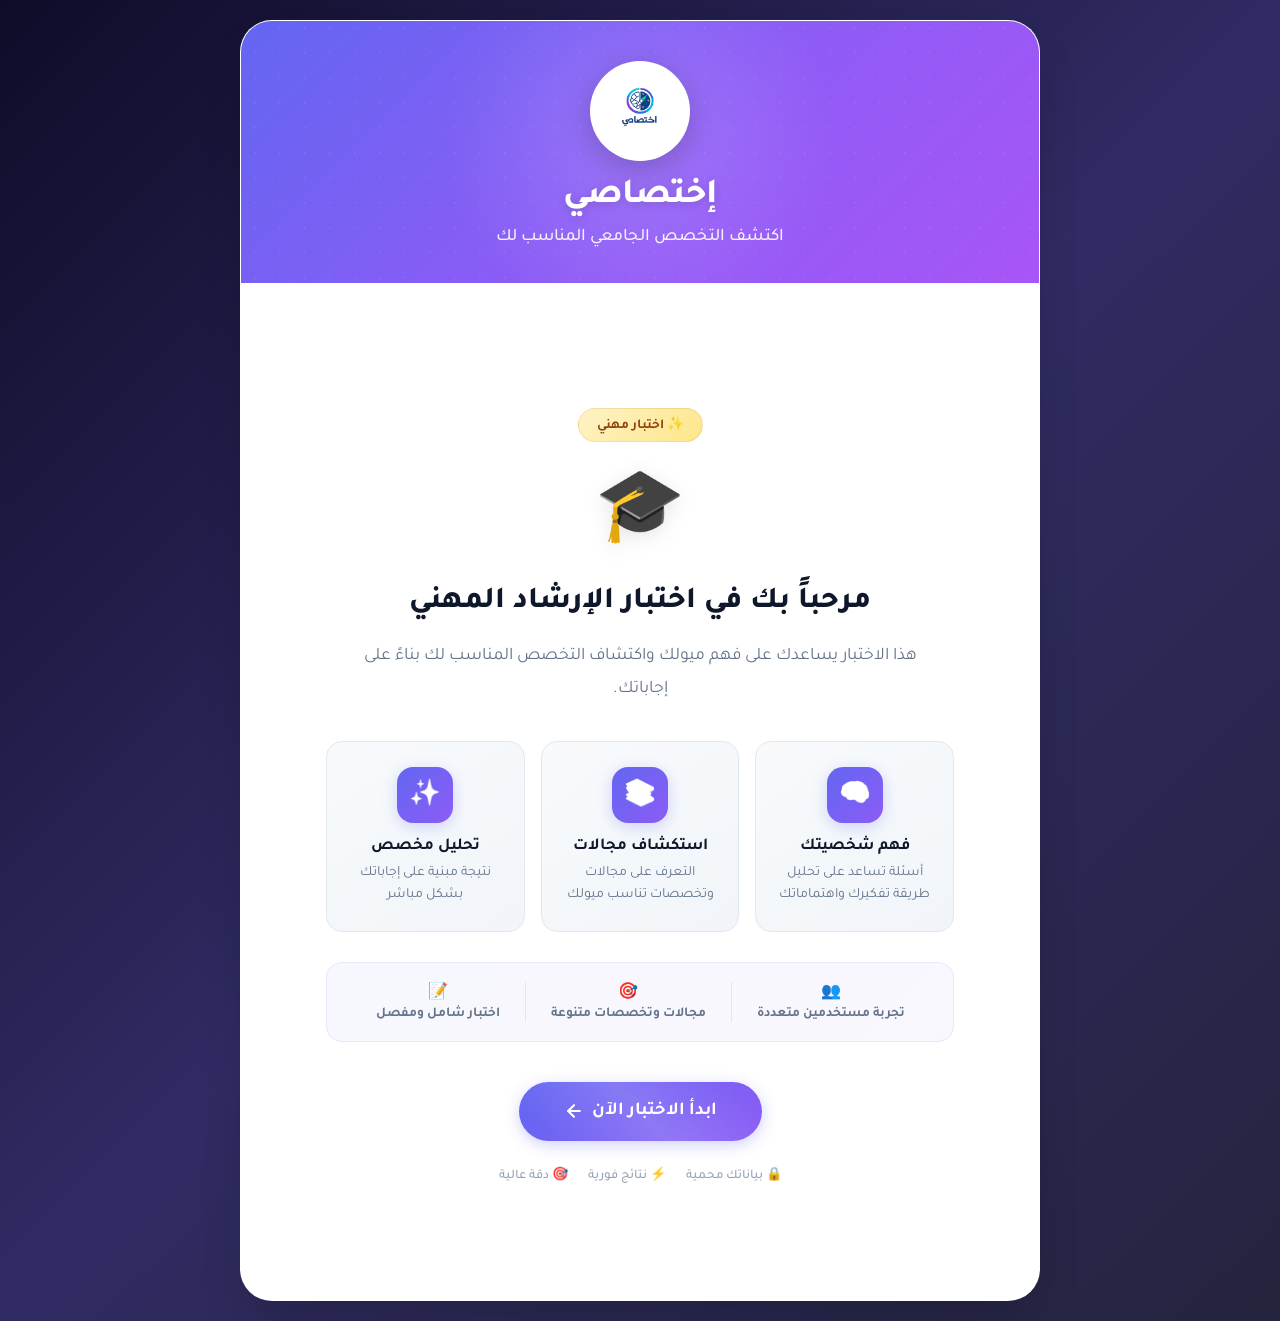
==== commit 5e6f9a40: "003" ====
--- a/index.html
+++ b/index.html
@@ -63,54 +63,62 @@
             <div class="error-message" id="errorMessage"></div>
 
             <!-- Welcome Screen -->
-            <div class="welcome-screen" id="welcomeScreen">
-                <div class="welcome-badge">✨ اختبار مهني ذكي</div>
-                <div class="welcome-icon">🎓</div>
-                <h2>مرحباً بك في اختبار الإرشاد المهني</h2>
-                <p class="welcome-desc">
-                    هذا الاختبار يساعدك على اكتشاف التخصص الجامعي الأنسب لشخصيتك وقدراتك.
-                    سيستغرق منك حوالي 15-20 دقيقة للإجابة على 80 سؤال.
-                </p>
-
-                <div class="features">
-                    <div class="feature">
-                        <div class="feature-icon-wrapper">
-                            <div class="feature-icon">🧠</div>
+            <!-- Content Area -->
+            <div class="content">
+                <!-- Error Message -->
+                <div class="error-message" id="errorMessage"></div>
+
+                <!-- Welcome Screen -->
+                <div class="welcome-screen" id="welcomeScreen">
+                    <div class="welcome-badge">✨ اختبار مهني</div>
+                    <div class="welcome-icon">🎓</div>
+                    <h2>مرحباً بك في اختبار الإرشاد المهني</h2>
+                    <p class="welcome-desc">
+                        هذا الاختبار يساعدك على فهم ميولك واكتشاف التخصص المناسب لك بناءً على إجاباتك.
+                    </p>
+
+                    <div class="features">
+                        <div class="feature">
+                            <div class="feature-icon-wrapper">
+                                <div class="feature-icon">🧠</div>
+                            </div>
+                            <div class="feature-title">فهم شخصيتك</div>
+                            <div class="feature-desc">أسئلة تساعد على تحليل طريقة تفكيرك واهتماماتك</div>
                         </div>
-                        <div class="feature-title">تحليل شخصية</div>
-                        <div class="feature-desc">30 سؤال عن سماتك الشخصية</div>
-                    </div>
-                    <div class="feature">
-                        <div class="feature-icon-wrapper">
-                            <div class="feature-icon">📚</div>
+                        <div class="feature">
+                            <div class="feature-icon-wrapper">
+                                <div class="feature-icon">📚</div>
+                            </div>
+                            <div class="feature-title">استكشاف مجالات</div>
+                            <div class="feature-desc">التعرف على مجالات وتخصصات تناسب ميولك</div>
                         </div>
-                        <div class="feature-title">تخصصات متنوعة</div>
-                        <div class="feature-desc">50 سؤال عن 10 مجالات</div>
-                    </div>
-                    <div class="feature">
-                        <div class="feature-icon-wrapper">
-                            <div class="feature-icon">✨</div>
+                        <div class="feature">
+                            <div class="feature-icon-wrapper">
+                                <div class="feature-icon">✨</div>
+                            </div>
+                            <div class="feature-title">تحليل مخصص</div>
+                            <div class="feature-desc">نتيجة مبنية على إجاباتك بشكل مباشر</div>
                         </div>
-                        <div class="feature-title">نتائج ذكية</div>
-                        <div class="feature-desc">تحليل متقدم للنتائج</div>
-                    </div>
-                </div>
-
+                    </div>
                 <!-- Stats Section -->
                 <div class="stats-section">
                     <div class="stat-item">
-                        <div class="stat-number" data-target="5000">+5,000</div>
-                        <div class="stat-label">مستخدم</div>
-                    </div>
+                        <div class="stat-icon">👥</div>
+                        <div class="stat-label">تجربة مستخدمين متعددة</div>
+                    </div>
+
                     <div class="stat-divider"></div>
+
                     <div class="stat-item">
-                        <div class="stat-number">10</div>
-                        <div class="stat-label">تخصصات</div>
-                    </div>
+                        <div class="stat-icon">🎯</div>
+                        <div class="stat-label">مجالات وتخصصات متنوعة</div>
+                    </div>
+
                     <div class="stat-divider"></div>
+
                     <div class="stat-item">
-                        <div class="stat-number">80</div>
-                        <div class="stat-label">سؤال</div>
+                        <div class="stat-icon">📝</div>
+                        <div class="stat-label">اختبار شامل ومفصل</div>
                     </div>
                 </div>
 
